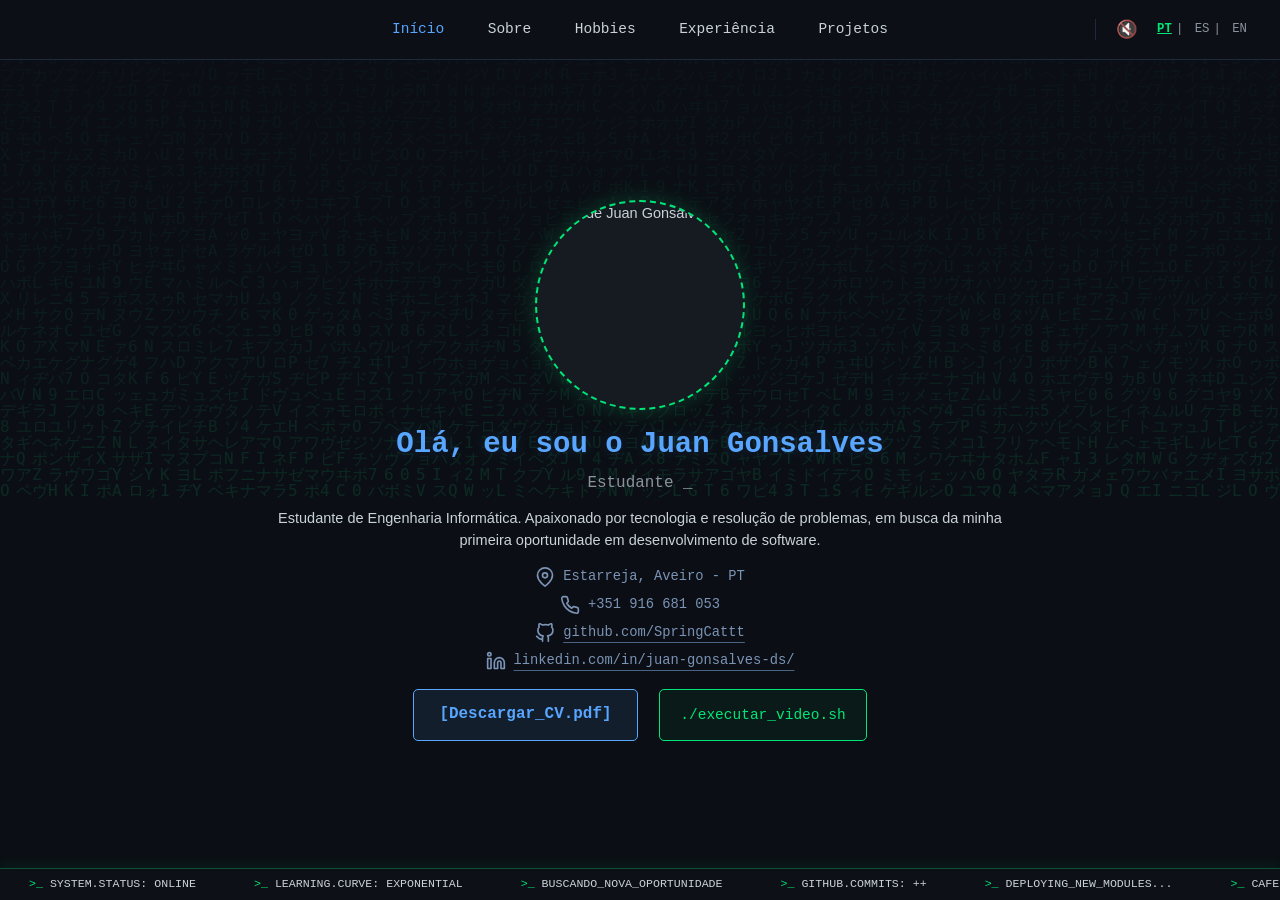
==== index.html @ ca6405f5 "please work" ====
<!DOCTYPE html>
<html lang="pt">
<head>
    <meta charset="UTF-8">
    <meta name="viewport" content="width=device-width, initial-scale=1.0">
    <title>Juan Gonsalves | Software Engineer</title>
    <link rel="icon" type="image/x-icon" href="imagens/tu_foto.ico">
    <link rel="stylesheet" href="style.css">
</head>

<body>
    <div id="scroll-progress"></div>

    <canvas id="matrix-canvas"></canvas>

    <nav>
    <div class="nav-container">
        <ul class="nav-links">
            <li><a href="#inicio" class="nav-btn active" data-pt="Início" data-es="Inicio" data-en="Home">Início</a></li>
            <li><a href="#sobre" class="nav-btn" data-pt="Sobre" data-es="Sobre mí" data-en="About">Sobre</a></li>
            <li><a href="#hobbies" class="nav-btn" data-pt="Hobbies" data-es="Hobbies" data-en="Hobbies">Hobbies</a></li>
            <li><a href="#experiencia" class="nav-btn" data-pt="Experiência" data-es="Experiencia" data-en="Experience">Experiência</a></li>
            <li><a href="#projetos" class="nav-btn" data-pt="Projetos" data-es="Proyectos" data-en="Projects">Projetos</a></li>
        </ul>
        
        <div class="nav-controls">
                <button id="soundToggle" class="control-btn" title="Activar/Desactivar sonido">🔇</button>
                <div class="lang-selector">
                <span class="lang-btn active" data-lang="pt">PT</span>|
                <span class="lang-btn" data-lang="es">ES</span>|
                <span class="lang-btn" data-lang="en">EN</span>
            </div>
        </div>
    </div>
</nav>

    <section id="inicio" class="page-section active">
        <div class="profile-img-placeholder glow-effect" id="profileImg" onclick="openBioModal()">
            <img src="imagens/unnamed.JPG" alt="Foto de Juan Gonsalves">
        </div>
        
        <h1 data-pt="Olá, eu sou o Juan Gonsalves" data-es="Hola, soy Juan Gonsalves" data-en="Hello, I'm Juan Gonsalves">Olá, eu sou o Juan Gonsalves</h1>

        <div class="typewriter"><span id="type-text"></span><span class="cursor">_</span></div>
        <p style="max-width: 750px; text-align: center; margin: 0 auto; color: var(--text-primary);" data-pt="Estudante de Engenharia Informática. Apaixonado por tecnologia e resolução de problemas, em busca da minha primeira oportunidade em desenvolvimento de software." data-es="Estudiante de Ingeniería Informática. Apasionado por la tecnología y la resolución de problemas, en busca de mi primera oportunidad en desarrollo de software." data-en="Computer Engineering student. Passionate about technology and problem solving, seeking my first opportunity in software development.">
            Estudante de Engenharia Informática. Apaixonado por tecnologia e resolução de problemas, em busca da minha primeira oportunidade em desenvolvimento de software.
        </p>

        <div class="contact-container">
            <span class="contact-item">
                <svg width="20" height="20" viewBox="0 0 24 24" fill="none" stroke="currentColor" stroke-width="2" stroke-linecap="round" stroke-linejoin="round"><path d="M21 10c0 7-9 13-9 13s-9-6-9-13a9 9 0 0 1 18 0z"></path><circle cx="12" cy="10" r="3"></circle></svg>
                <span data-pt="Estarreja, Aveiro - PT" data-es="Estarreja, Aveiro - PT" data-en="Estarreja, Aveiro - PT">Estarreja, Aveiro - PT</span>
            </span>
            <span class="contact-item">
                <svg width="20" height="20" viewBox="0 0 24 24" fill="none" stroke="currentColor" stroke-width="2" stroke-linecap="round" stroke-linejoin="round"><path d="M22 16.92v3a2 2 0 0 1-2.18 2 19.79 19.79 0 0 1-8.63-3.07 19.5 19.5 0 0 1-6-6 19.79 19.79 0 0 1-3.07-8.67A2 2 0 0 1 4.11 2h3a2 2 0 0 1 2 1.72 12.84 12.84 0 0 0 .7 2.81 2 2 0 0 1-.45 2.11L8.09 9.91a16 16 0 0 0 6 6l1.27-1.27a2 2 0 0 1 2.11-.45 12.84 12.84 0 0 0 2.81.7A2 2 0 0 1 22 16.92z"></path></svg>
                +351 916 681 053
            </span>
            <a href="https://github.com/SpringCattt" target="_blank" class="contact-item link">
                <svg width="20" height="20" viewBox="0 0 24 24" fill="none" stroke="currentColor" stroke-width="2" stroke-linecap="round" stroke-linejoin="round"><path d="M9 19c-5 1.5-5-2.5-7-3m14 6v-3.87a3.37 3.37 0 0 0-.94-2.61c3.14-.35 6.44-1.54 6.44-7A5.44 5.44 0 0 0 20 4.77 5.07 5.07 0 0 0 19.91 1S18.73.65 16 2.48a13.38 13.38 0 0 0-7 0C6.27.65 5.09 1 5.09 1A5.07 5.07 0 0 0 5 4.77a5.44 5.44 0 0 0-1.5 3.78c0 5.42 3.3 6.61 6.44 7A3.37 3.37 0 0 0 9 18.13V22"></path></svg>
                github.com/SpringCattt
            </a>
            <a href="https://linkedin.com/in/juan-gonsalves-ds/" target="_blank" class="contact-item link">
                <svg width="20" height="20" viewBox="0 0 24 24" fill="none" stroke="currentColor" stroke-width="2" stroke-linecap="round" stroke-linejoin="round"><path d="M16 8a6 6 0 0 1 6 6v7h-4v-7a2 2 0 0 0-2-2 2 2 0 0 0-2 2v7h-4v-7a6 6 0 0 1 6-6z"></path><rect x="2" y="9" width="4" height="12"></rect><circle cx="4" cy="4" r="2"></circle></svg>
                linkedin.com/in/juan-gonsalves-ds/
            </a>
        </div>

        <div style="display: flex; gap: 1.5rem; justify-content: center; margin-bottom: 2rem; flex-wrap: wrap;">
            <a href="cv.pdf" download="CV_Juan_Gonsalves.pdf" class="btn-terminal cv-btn" id="downloadCVBtn" data-pt="[Descarregar_CV.pdf]" data-es="[Descargar_CV.pdf]" data-en="[Download_CV.pdf]">
                [Descargar_CV.pdf]
            </a>
            <button class="btn-terminal" id="openVideoBtn" style="margin-top: 0;" data-pt="./executar_video.sh" data-es="./ejecutar_video.sh" data-en="./run_video.sh">./executar_video.sh</button>
        </div>
    </section>

    <section id="sobre" class="page-section">
        <h2 class="section-title">
            <svg width="28" height="28" viewBox="0 0 24 24" fill="none" stroke="var(--accent-green)" stroke-width="2" stroke-linecap="round" stroke-linejoin="round" style="margin-right: 12px;"><path d="M20 21v-2a4 4 0 0 0-4-4H8a4 4 0 0 0-4 4v2"></path><circle cx="12" cy="7" r="4"></circle></svg>
            <span><span style="color: var(--text-primary);">~/</span>who_am_i</span>
        </h2>
        
        <p class="who-am-i-text" data-pt="Sou um estudante de Engenharia Informática com background em serviço ao cliente e gestão de eventos. Habituado a ambientes dinâmicos e de alta pressão, trago essa mesma capacidade de adaptação e resolução rápida de problemas para o mundo do código. À procura da minha primeira oportunidade em desenvolvimento de software." data-es="Soy estudiante de Ingeniería Informática con experiencia en servicio al cliente y gestión de eventos. Acostumbrado a entornos dinámicos y de alta presión, aporto esa misma capacidad de adaptación y resolución rápida de problemas al mundo del código. Buscando mi primera oportunidad en desarrollo de software." data-en="I am a Computer Engineering student with a background in customer service and event management. Accustomed to dynamic, high-pressure environments, I bring that same adaptability and rapid problem-solving to the world of code. Seeking my first software development opportunity.">
            Sou um estudante de Engenharia Informática com background em serviço ao cliente e gestão de eventos. Habituado a ambientes dinâmicos e de alta pressão, trago essa mesma capacidade de adaptação e resolução rápida de problemas para o mundo do código. À procura da minha primeira oportunidade em desenvolvimento de software.
        </p>

        <div class="sobre-grid">
            <div class="terminal-card fade-up">
                <h3 style="display: flex; align-items: center; margin-bottom: 1rem; border-bottom: 1px solid var(--border-color); padding-bottom: 0.5rem; color: #fff;">
                    <span style="color: var(--accent-green); margin-right: 8px;">~/</span><span data-pt="dados_pessoais" data-es="datos_personales" data-en="personal_info">dados_pessoais</span>
                </h3>
                <div class="tech-list">
                    <span class="tech-item" style="color: var(--text-primary);"><strong style="color: var(--accent-green);" data-pt="[Idade]:" data-es="[Edad]:" data-en="[Age]:">[Idade]:</strong> <span data-pt="20 anos (14/02/2006)" data-es="20 años (14/02/2006)" data-en="20 years (02/14/2006)">20 anos (14/02/2006)</span></span>
                    <span class="tech-item" style="color: var(--text-primary);"><strong style="color: var(--accent-green);" data-pt="[Nacionalidade]:" data-es="[Nacionalidad]:" data-en="[Nationality]:">[Nacionalidade]:</strong> <span data-pt="Portuguesa / Venezuelana / Americana" data-es="Portuguesa / Venezolana / Americana" data-en="Portuguese / Venezuelan / American">Portuguesa / Venezuelana / Americana</span></span>
                    <span class="tech-item" style="color: var(--text-primary);"><strong style="color: var(--accent-green);" data-pt="[Residência]:" data-es="[Residencia]:" data-en="[Location]:">[Residência]:</strong> <span data-pt="Estarreja, Aveiro" data-es="Estarreja, Aveiro" data-en="Estarreja, Aveiro">Estarreja, Aveiro</span></span>
                    <span class="tech-item" style="color: var(--text-primary);"><strong style="color: var(--accent-green);" data-pt="[Disponibilidade]:" data-es="[Disponibilidad]:" data-en="[Availability]:">[Disponibilidade]:</strong> <span data-pt="A partir de Julho (Part-time)" data-es="A partir de Julio (Part-time)" data-en="From July (Part-time)">A partir de Julho (Part-time)</span></span>
                    <span class="tech-item" style="color: var(--text-primary);"><strong style="color: var(--accent-green);" data-pt="[Modalidade]:" data-es="[Modalidad]:" data-en="[Modality]:">[Modalidade]:</strong> <span data-pt="Presencial / Híbrido" data-es="Presencial / Híbrido" data-en="On-site / Hybrid">Presencial / Híbrido</span></span>
                    <span class="tech-item" style="color: var(--text-primary);"><strong style="color: var(--accent-green);" data-pt="[Carta_de_Condução]:" data-es="[Licencia_Conducir]:" data-en="[Driver_License]:">[Carta_de_Condução]:</strong> <span data-pt="Categorias A2 e B" data-es="Categorías A2 y B" data-en="Categories A2 and B">Categorias A2 e B</span></span>
                </div>
            </div>

            <div class="terminal-card fade-up">
                <h3 style="display: flex; align-items: center; margin-bottom: 1rem; border-bottom: 1px solid var(--border-color); padding-bottom: 0.5rem; color: #fff;">
                    <span style="color: var(--accent-green); margin-right: 8px;">~/</span><span data-pt="educação" data-es="educación" data-en="education">educação</span>
                </h3>
                <div class="card-info">
                    <h4>ESTGA - Universidade de Aveiro</h4>
                    <a href="https://www.ua.pt/pt/curso/1732" target="_blank" class="text-blue hover-glow" style="display: block; text-decoration: none;" data-pt="Licenciatura em Engenharia Informática Aplicada" data-es="Grado en Ingeniería Informática Aplicada" data-en="Bachelor in Applied Computer Engineering">Licenciatura em Engenharia Informática Aplicada</a>
                    <p class="text-green" data-pt="2024 - Presente" data-es="2024 - Presente" data-en="2024 - Present">2024 - Presente</p>       
                    <p style="color: var(--text-secondary); font-size: 0.85rem; margin-top: 12px; padding-bottom: 1.5rem; border-bottom: 1px dashed var(--border-color); line-height: 1.5;" data-pt="Foco em programação, bases de dados, arquiteturas de software e usabilidade." data-es="Enfoque en programación, bases de datos, arquitecturas de software y usabilidad." data-en="Focus on programming, databases, software architectures, and usability.">
                        Foco em programação, bases de dados, arquiteturas de software e usabilidade.
                    </p>

                    <h4 style="margin-top: 1.5rem;">Escola Secundária de Estarreja</h4>
                    <p class="text-blue" style="margin-top: 5px; font-size: 0.85rem;" data-pt="Ciências Socioeconómicas" data-es="Ciencias Socioeconómicas" data-en="Socio-economic Sciences">Ciências Socioeconómicas</p>
                    <p class="text-green" data-pt="2021 - 2024" data-es="2021 - 2024" data-en="2021 - 2024">2021 - 2024</p>
                    <p style="color: var(--text-secondary); font-family: var(--font-code); font-size: 0.85rem; margin-top: 5px;" data-pt="Média: 17,1" data-es="Media: 17,1" data-en="GPA: 17.1">Média: 17,1</p>
                </div>
            </div>

            <div class="terminal-card fade-up">
                <h3 style="display: flex; align-items: center; margin-bottom: 1rem; border-bottom: 1px solid var(--border-color); padding-bottom: 0.5rem; color: #fff;">
                    <span style="color: var(--accent-green); margin-right: 8px;">~/</span><span data-pt="competências_técnicas" data-es="habilidades_técnicas" data-en="technical_skills">competências_técnicas</span>
                </h3>
                <div class="tech-list">
                    <span class="tech-item" data-pt="Sistemas Operativos (Linux/Windows)" data-es="Sistemas Operativos (Linux/Windows)" data-en="Operating Systems (Linux/Windows)">Sistemas Operativos (Linux/Windows)</span>
                    <span class="tech-item" data-pt="Algoritmos e Estruturas de Dados" data-es="Algoritmos y Estructuras de Datos" data-en="Algorithms and Data Structures">Algoritmos e Estruturas de Dados</span>
                    <span class="tech-item" data-pt="Programação Orientada a Objetos" data-es="Programación Orientada a Objetos" data-en="Object-Oriented Programming">Programação Orientada a Objetos</span>
                    <span class="tech-item" data-pt="Desenvolvimento Web e APIs" data-es="Desarrollo Web y APIs" data-en="Web Development & APIs">Desenvolvimento Web e APIs</span>
                    <span class="tech-item" data-pt="Bases de Dados (SQL/NoSQL)" data-es="Bases de Datos (SQL/NoSQL)" data-en="Databases (SQL/NoSQL)">Bases de Dados (SQL/NoSQL)</span>
                </div>
            </div>

            <div class="terminal-card fade-up">
                <h3 style="display: flex; align-items: center; margin-bottom: 1rem; border-bottom: 1px solid var(--border-color); padding-bottom: 0.5rem; color: #fff;">
                    <span style="color: var(--accent-green); margin-right: 8px;">~/</span>soft_skills
                </h3>
                <div class="tech-list">
                    <span class="tech-item" data-pt="Resolução de Problemas (Debugging eficiente)" data-es="Resolución de Problemas (Debugging eficiente)" data-en="Problem Solving (Efficient Debugging)">Resolução de Problemas (Debugging eficiente)</span>
                    <span class="tech-item" data-pt="Trabalho em Equipa (Metodologias Ágeis)" data-es="Trabajo en Equipo (Metodologías Ágiles)" data-en="Teamwork (Agile Methodologies)">Trabalho em Equipa (Metodologias Ágeis)</span>
                    <span class="tech-item" data-pt="Adaptabilidade sob Pressão (Incidentes em Prod)" data-es="Adaptabilidad bajo Presión (Incidentes en Prod)" data-en="Adaptability under Pressure (Prod Incidents)">Adaptabilidade sob Pressão (Incidentes em Prod)</span>
                    <span class="tech-item" data-pt="Comunicação Eficaz (Code Reviews)" data-es="Comunicación Eficaz (Code Reviews)" data-en="Effective Communication (Code Reviews)">Comunicação Eficaz (Code Reviews)</span>
                    <span class="tech-item" data-pt="Proatividade (Continuous Learning)" data-es="Proactividad (Continuous Learning)" data-en="Proactivity (Continuous Learning)">Proatividade (Continuous Learning)</span>
                </div>
            </div>

            <div class="terminal-card fade-up">
                <h3 style="display: flex; align-items: center; margin-bottom: 1rem; border-bottom: 1px solid var(--border-color); padding-bottom: 0.5rem; color: #fff;">
                    <span style="color: var(--accent-green); margin-right: 8px;">~/</span><span data-pt="idiomas" data-es="idiomas" data-en="languages">idiomas</span>
                </h3>
                <div class="language-bar">
                    <div class="lang-header"><span data-pt="Espanhol" data-es="Español" data-en="Spanish">Espanhol</span> <span style="font-size: 0.75rem; color: var(--text-secondary);" data-pt="Nativo - C2" data-es="Nativo - C2" data-en="Native - C2">Nativo - C2</span></div>
                    <div class="bar-bg"><div class="bar-fill" style="width: 100%;"></div></div>
                </div>
                <div class="language-bar">
                    <div class="lang-header"><span data-pt="Português" data-es="Portugués" data-en="Portuguese">Português</span> <span style="font-size: 0.75rem; color: var(--text-secondary);">C2</span></div>
                    <div class="bar-bg"><div class="bar-fill" style="width: 100%;"></div></div>
                </div>
                <div class="language-bar">
                    <div class="lang-header"><span data-pt="Inglês" data-es="Inglés" data-en="English">Inglês</span> <span style="font-size: 0.75rem; color: var(--text-secondary);" data-pt="Avançado - C1" data-es="Avanzado - C1" data-en="Advanced - C1">Avançado - C1</span></div>
                    <div class="bar-bg"><div class="bar-fill" style="width: 80%;"></div></div>
                    <p class="sidebar-subtext" style="font-size: 0.65rem; color: var(--text-secondary); margin-top: 4px; text-align: right;" data-pt="Nível CEFR estudado na Lancaster King's School" data-es="Nivel CEFR estudiado en Lancaster King's School" data-en="CEFR level studied at Lancaster King's School">Nível CEFR estudado na Lancaster King's School</p>
                </div>
            </div>

            <div class="terminal-card fade-up">
                <h3 style="display: flex; align-items: center; margin-bottom: 1.2rem; border-bottom: 1px solid var(--border-color); padding-bottom: 0.5rem; color: #fff;">
                    <span style="color: var(--accent-green); margin-right: 8px;">~/</span><span data-pt="tecnologias" data-es="tecnologías" data-en="technologies">tecnologias</span>
                </h3>
                <div style="margin-bottom: 1.2rem;">
                    <p style="color: var(--accent-green); font-family: var(--font-code); font-size: 0.9rem; margin-bottom: 4px;" data-pt="[Linguagens]" data-es="[Lenguajes]" data-en="[Languages]">[Linguagens]</p>
                    <p style="color: var(--text-primary); font-family: var(--font-code); font-size: 0.95rem; font-weight: bold;"><span style="color: var(--accent-green);">>_</span> Python, Java, C/C++, JS, Bash</p>
                </div>
                <div style="margin-bottom: 1.2rem;">
                    <p style="color: var(--accent-green); font-family: var(--font-code); font-size: 0.9rem; margin-bottom: 4px;">[Web & DB]</p>
                    <p style="color: var(--text-primary); font-family: var(--font-code); font-size: 0.95rem; font-weight: bold;"><span style="color: var(--accent-green);">>_</span> HTML, CSS, SQL, MongoDB</p>
                </div>
                <div>
                    <p style="color: var(--accent-green); font-family: var(--font-code); font-size: 0.9rem; margin-bottom: 4px;">[Frameworks & Tools]</p>
                    <p style="color: var(--text-primary); font-family: var(--font-code); font-size: 0.95rem; font-weight: bold;"><span style="color: var(--accent-green);">>_</span> Linux Ubuntu, Git, Spring Boot, JUnit</p>
                </div>
            </div>
        </div>

        <div class="roadmap-container fade-up">
            <h3 style="display: flex; align-items: center; color: #fff; font-size: 1.3rem;">
                <span style="color: var(--accent-green); margin-right: 8px;">~/</span><span data-pt="roadmap_académico" data-es="roadmap_académico" data-en="academic_roadmap">roadmap_académico</span>
            </h3>
            <div class="roadmap-track">
                <div class="roadmap-progress"></div>
                <div class="roadmap-node completed"><div class="node-point"></div><p data-pt="Secundário" data-es="Secundaria" data-en="High School">Secundário</p></div>
                <div class="roadmap-node active"><div class="node-point glow"></div><p data-pt="Licenciatura (2º Ano)" data-es="Grado (2º Año)" data-en="Bachelor (2nd Year)">Licenciatura (2º Ano)</p></div>
                <div class="roadmap-node locked"><div class="node-point"></div><p data-pt="Mestrado" data-es="Máster" data-en="Master's">Mestrado</p></div>
            </div>
        </div>
    </section>

    <section id="hobbies" class="page-section">
        <h2 class="section-title">
            <svg width="28" height="28" viewBox="0 0 24 24" fill="none" stroke="var(--accent-green)" stroke-width="2" stroke-linecap="round" stroke-linejoin="round" style="margin-right: 12px;"><polygon points="12 2 15.09 8.26 22 9.27 17 14.14 18.18 21.02 12 17.77 5.82 21.02 7 14.14 2 9.27 8.91 8.26 12 2"></polygon></svg>
            <span><span style="color: var(--text-primary);">~/</span><span data-pt="interesses_e_hobbies" data-es="intereses_y_hobbies" data-en="interests_and_hobbies">interesses_e_hobbies</span></span>
        </h2>

        <div class="hobbies-list">
            <div class="hobby-row hobby-gaming fade-up">
                <div class="hobby-header"><h3><span class="hobby-emoji">🎮</span> [gaming]</h3></div>
                <p class="hobby-text" data-pt="Sempre gostei de videojogos. É o meu formato preferido para descontrair no fim do dia e divertir-me com amigos em jogos competitivos e cooperativos." data-es="Siempre me han gustado los videojuegos. Es mi formato favorito para relajarme al final del día y divertirme con amigos en juegos competitivos y cooperativos." data-en="I've always loved video games. It's my favorite way to unwind at the end of the day and have fun with friends in competitive and cooperative games.">Sempre gostei de videojogos. É o meu formato preferido para descontrair no fim do dia e divertir-me com amigos em jogos competitivos e cooperativos.</p>
                <div class="hobby-images">
                    <img src="imagens/gaming_5.JPG" alt="Gaming"> <img src="imagens/gaming_1.JPG" alt="Gaming"> <img src="imagens/gaming_3.JPG" alt="Gaming">
                </div>
            </div>

            <div class="hobby-row hobby-gym fade-up">
                <div class="hobby-header"><h3><span class="hobby-emoji">🏋️‍♂️</span> [gym]</h3></div>
                <p class="hobby-text" data-pt="O ginásio faz parte da minha rotina. É o espaço onde desligo um pouco dos ecrãs, cuido da saúde física e mantenho o corpo ativo." data-es="El gimnasio es parte de mi rutina. Es el espacio donde me desconecto de las pantallas, cuido mi salud física y mantengo mi cuerpo activo." data-en="The gym is part of my routine. It's the space where I disconnect from screens, take care of my physical health, and keep my body active.">O ginásio faz parte da minha rotina. É o espaço onde desligo um pouco dos ecrãs, cuido da saúde física e mantenho o corpo ativo.</p>
                <div class="hobby-images">
                    <img src="imagens/gym_1.PNG" alt="Gym"> <img src="imagens/gym_2.PNG" alt="Gym"> <img src="imagens/gym_3.PNG" alt="Gym">
                </div>
            </div>

            <div class="hobby-row hobby-anime fade-up">
                <div class="hobby-header"><h3><span class="hobby-emoji">🎌</span> [anime] & [manga]</h3></div>
                <p class="hobby-text" data-pt="Gosto bastante de acompanhar anime e ler manga. Aprecio a arte visual japonesa e é uma ótima forma de entretenimento para relaxar." data-es="Me gusta mucho seguir anime y leer manga. Aprecio el arte visual japonés y es una gran forma de entretenimiento para relajarme." data-en="I really enjoy watching anime and reading manga. I appreciate Japanese visual art, and it's a great form of entertainment to relax.">Gosto bastante de acompanhar anime e ler manga. Aprecio a arte visual japonesa e é uma ótima forma de entretenimento para relaxar.</p>
                <div class="hobby-images">
                    <img src="imagens/anime_4.JPEG" alt="Anime"> <img src="imagens/anime_6.JPEG" alt="Anime"> <img src="imagens/anime_5.JPEG" alt="Anime">
                </div>
            </div>

            <div class="hobby-row hobby-tech fade-up">
                <div class="hobby-header"><h3><span class="hobby-emoji">💻</span> [<span data-pt="tecnologia" data-es="tecnología" data-en="technology">tecnologia</span>]</h3></div>
                <p class="hobby-text" data-pt="Tenho um interesse genuíno por computadores e software. Gosto de explorar ferramentas novas e perceber como as coisas são montadas por trás dos bastidores." data-es="Tengo un interés genuino por los ordenadores y el software. Me gusta explorar herramientas nuevas y entender cómo se montan las cosas entre bastidores." data-en="I have a genuine interest in computers and software. I like exploring new tools and understanding how things are built behind the scenes.">Tenho um interesse genuíno por computadores e software. Gosto de explorar ferramentas novas e perceber como as coisas são montadas por trás dos bastidores.</p>
                <div class="hobby-images">
                    <img src="imagens/tecno_1.JPEG" alt="Tech"> <img src="imagens/tecno_2.JPG" alt="Tech"> <img src="imagens/tecno_4.JPG" alt="Tech">
                </div>
            </div>

            <div class="hobby-row hobby-r6 fade-up">
                <div class="hobby-header"><h3><span class="hobby-emoji">🏍️</span> [sportbikes] -> Yamaha R6 2000</h3></div>
                <p class="hobby-text" data-pt="Sempre tive um grande fascínio por motas. Gosto imenso da sensação de liberdade e de conduzir. A minha companheira atual é uma Yamaha R6 do 2000, com a qual também aprendo bastante sobre mecânica." data-es="Siempre he tenido una gran fascinación por las motos. Me encanta la sensación de libertad y de conducir. Mi compañera actual es una Yamaha R6 del 2000, con la cual también aprendo bastante sobre mecánica." data-en="I've always been fascinated by motorcycles. I love the feeling of freedom and riding. My current companion is a 2000 Yamaha R6, which also helps me learn a lot about mechanics.">Sempre tive um grande fascínio por motas. Gosto imenso da sensação de liberdade e de conduzir. A minha companheira atual é uma Yamaha R6 do 2000, com a qual também aprendo bastante sobre mecânica.</p>
                <div class="hobby-images r6-gallery">
                    <img src="imagens/r6_1.JPG" alt="Yamaha R6"> <img src="imagens/r6_2.JPG" alt="Yamaha R6"> <img src="imagens/r6_4.JPG" alt="Yamaha R6">
                </div>
            </div>

            <div class="hobby-row hobby-sasha fade-up">
                <div class="hobby-header"><h3><span class="hobby-emoji">🐈‍⬛</span> Meet Sasha 🐾</h3></div>
                <p class="hobby-text" data-pt="Esta é a Sasha, a minha gata e a verdadeira dona da casa. Passa a maior parte do tempo a dormir por perto enquanto estou no computador." data-es="Esta es Sasha, mi gata y la verdadera dueña de la casa. Pasa la mayor parte del tiempo durmiendo cerca mientras estoy en el ordenador." data-en="This is Sasha, my cat and the real boss of the house. She spends most of her time sleeping nearby while I'm on the computer.">Esta é a Sasha, a minha gata e a verdadeira dona da casa. Passa a maior parte do tempo a dormir por perto enquanto estou no computador.</p>
                <div class="hobby-images cat-gallery">
                    <img src="imagens/sasha_1.JPG" alt="Sasha"> <img src="imagens/sasha_4.JPEG" alt="Sasha"> <img src="imagens/sasha_5.JPG" alt="Sasha">
                </div>
            </div>

            <div class="hobby-row hobby-felix fade-up">
                <div class="hobby-header"><h3><span class="hobby-emoji">🐈</span> Meet Félix 🐾</h3></div>
                <p class="hobby-text" data-pt="E este é o Félix, o meu outro gato! Amarelo, branco, super peludo e com uns olhos verdes inconfundíveis. É o mestre em espalhar pelo pela casa toda." data-es="¡Y este es Félix, mi otro gato! Amarillo, blanco, súper peludo y con unos ojos verdes inconfundibles. Es el maestro en esparcir pelo por toda la casa." data-en="And this is Félix, my other cat! Yellow, white, super fluffy, and with unmistakable green eyes. He is the master of spreading hair all over the house.">E este é o Félix, o meu outro gato! Amarelo, branco, super peludo e com uns olhos verdes inconfundíveis. É o mestre em espalhar pelo pela casa toda.</p>
                <div class="hobby-images cat-gallery">
                    <img src="imagens/felix_1.JPG" alt="Gato Félix"> <img src="imagens/felix_2.JPG" alt="Gato Félix"> <img src="imagens/felix_3.JPG" alt="Gato Félix">
                </div>
            </div>
        </div>
    </section>
    
    <section id="experiencia" class="page-section">
        <div class="timeline-centered">
            <h2 class="section-title">
                <svg width="28" height="28" viewBox="0 0 24 24" fill="none" stroke="var(--accent-green)" stroke-width="2" stroke-linecap="round" stroke-linejoin="round" style="margin-right: 12px;"><rect x="2" y="7" width="20" height="14" rx="2" ry="2"></rect><path d="M16 21V5a2 2 0 0 0-2-2h-4a2 2 0 0 0-2 2v16"></path></svg>
                <span><span style="color: var(--text-primary);">~/</span><span data-pt="experiência" data-es="experiencia" data-en="experience">experiência</span></span>
            </h2>
            
            <div class="timeline">
                <div class="timeline-item">
                    <div class="timeline-card fade-up">
                        <div class="card-date" style="display: flex; flex-direction: column; align-items: flex-end;">
                            <span data-pt="JUL 2025 - FEV 2026" data-es="JUL 2025 - FEB 2026" data-en="JUL 2025 - FEB 2026">JUL 2025 - FEV 2026</span>
                            <span style="color: var(--accent-green); font-size: 0.75rem; margin-top: 4px; font-weight: bold;" data-pt="[Tempo Parcial]" data-es="[Medio Tiempo]" data-en="[Part Time]">[Tempo Parcial]</span>
                        </div>
                        <h3 style="margin-bottom: 5px;" data-pt="Colaborador de Restaurante" data-es="Colaborador de Restaurante" data-en="Restaurant Staff">Colaborador de Restaurante</h3>
                        <p class="company"><svg width="18" height="18" viewBox="0 0 24 24" fill="none" stroke="currentColor" stroke-width="2" stroke-linecap="round" stroke-linejoin="round"><path d="M21 10c0 7-9 13-9 13s-9-6-9-13a9 9 0 0 1 18 0z"></path><circle cx="12" cy="10" r="3"></circle></svg>Restaurante Gran Sabana</p>
                        
                        <ul>
                            <li data-pt="Gestão de armazém, limpeza e atendimento direto ao cliente." data-es="Gestión de almacén, limpieza y atención directa al cliente." data-en="Warehouse management, cleaning, and direct customer service.">Gestão de armazém, limpeza e atendimento direto ao cliente.</li>
                            <li><span data-pt="Desenvolvimento de forte adaptabilidade em situações de elevada pressão" data-es="Desarrollo de fuerte adaptabilidad en situaciones de alta presión" data-en="Developed strong adaptability in high-pressure situations">Desenvolvimento de forte adaptabilidade em situações de elevada pressão</span> <strong data-pt="(Capacidade para manter a calma na resolução de bugs críticos em produção)." data-es="(Capacidad para mantener la calma resolviendo bugs críticos en producción)." data-en="(Ability to stay calm when resolving critical bugs in production).">(Capacidade para manter a calma na resolução de bugs críticos em produção).</strong></li>
                            <li data-pt="Interação empática e atenta, garantindo a satisfação do cliente." data-es="Interacción empática y atenta, garantizando la satisfacción del cliente." data-en="Empathetic and attentive interaction, ensuring customer satisfaction.">Interação empática e atenta, garantindo a satisfação do cliente.</li>
                        </ul>
                        <div class="tech-tags">
                            <span class="tag tag-blue" data-pt="atendimento_ao_cliente" data-es="atención_al_cliente" data-en="customer_service">atendimento_ao_cliente</span>
                            <span class="tag tag-orange" data-pt="trabalho_sob_pressão" data-es="trabajo_bajo_presión" data-en="work_under_pressure">trabalho_sob_pressão</span>
                            <span class="tag tag-green" data-pt="gestão_do_tempo" data-es="gestión_del_tiempo" data-en="time_management">gestão_do_tempo</span>
                        </div>
                    </div>
                </div>

                <div class="timeline-item">
                    <div class="timeline-card fade-up" style="animation-delay: 0.2s;">
                        <div class="card-date" style="display: flex; flex-direction: column; align-items: flex-end;">
                            <span data-pt="09 ABR 2025 - 16 ABR 2025" data-es="09 ABR 2025 - 16 ABR 2025" data-en="APR 09 2025 - APR 16 2025">09 ABR 2025 - 16 ABR 2025</span>
                            <span style="color: var(--accent-green); font-size: 0.75rem; margin-top: 4px; font-weight: bold;" data-pt="[Tempo Inteiro]" data-es="[Tiempo Completo]" data-en="[Full Time]">[Tempo Inteiro]</span>
                        </div>
                        <h3 style="margin-bottom: 5px;" data-pt="Guia de Rebel Island" data-es="Guía de Rebel Island" data-en="Rebel Island Guide">Guia de Rebel Island</h3>
                        <p class="company"><svg width="18" height="18" viewBox="0 0 24 24" fill="none" stroke="currentColor" stroke-width="2" stroke-linecap="round" stroke-linejoin="round"><path d="M21 10c0 7-9 13-9 13s-9-6-9-13a9 9 0 0 1 18 0z"></path><circle cx="12" cy="10" r="3"></circle></svg>Rebel Island 2025</p>
                                
                        <ul>
                            <li data-pt="Liderança de grupos de estudantes em viagens e estadias." data-es="Liderazgo de grupos de estudiantes en viajes y estancias." data-en="Leadership of student groups during trips and stays.">Liderança de grupos de estudantes em viagens e estadias.</li>
                            <li><span data-pt="Comunicação proativa e trabalho em equipa constante" data-es="Comunicación proactiva y trabajo en equipo constante" data-en="Proactive communication and constant teamwork">Comunicação proativa e trabalho em equipa constante</span> <strong data-pt="(Habilidades fundamentais para metodologias ágeis e Pair Programming)." data-es="(Habilidades fundamentales para metodologías ágiles y Pair Programming)." data-en="(Fundamental skills for agile methodologies and Pair Programming).">(Habilidades fundamentais para metodologias ágeis e Pair Programming).</strong></li>
                        </ul>
                        <div class="tech-tags">
                            <span class="tag tag-blue" data-pt="liderança_de_grupos" data-es="liderazgo_de_grupos" data-en="group_leadership">liderança_de_grupos</span>
                            <span class="tag tag-green" data-pt="trabalho_em_equipa" data-es="trabajo_en_equipo" data-en="teamwork">trabalho_em_equipa</span>
                            <span class="tag tag-orange" data-pt="proatividade" data-es="proactividad" data-en="proactivity">proatividade</span>
                        </div>
                    </div>
                </div>

                <div class="timeline-item">
                    <div class="timeline-card fade-up" style="animation-delay: 0.4s;">
                        <div class="card-date" style="display: flex; flex-direction: column; align-items: flex-end;">
                            <span data-pt="SET 2023 - MAI 2025" data-es="SEP 2023 - MAY 2025" data-en="SEP 2023 - MAY 2025">SET 2023 - MAI 2025</span>
                            <span style="color: var(--accent-green); font-size: 0.75rem; margin-top: 4px; font-weight: bold;" data-pt="[Atividades Isoladas]" data-es="[Actividades Aisladas]" data-en="[Isolated Activities]">[Atividades Isoladas]</span>
                        </div>
                        <h3 style="margin-bottom: 5px;" data-pt="Guia de Eventos" data-es="Guía de Eventos" data-en="Event Guide">Guia de Eventos</h3>
                        <p class="company"><svg width="18" height="18" viewBox="0 0 24 24" fill="none" stroke="currentColor" stroke-width="2" stroke-linecap="round" stroke-linejoin="round"><path d="M21 10c0 7-9 13-9 13s-9-6-9-13a9 9 0 0 1 18 0z"></path><circle cx="12" cy="10" r="3"></circle></svg><span data-pt="Vários organizadores" data-es="Varios organizadores" data-en="Various organizers">Vários organizadores</span></p>
                        
                        <ul>
                            <li data-pt="Logística e coordenação operacional em grandes eventos." data-es="Logística y coordinación operacional en grandes eventos." data-en="Logistics and operational coordination in large events.">Logística e coordenação operacional em grandes eventos.</li>
                            <li><span data-pt="Gestão centralizada de horários e resolução de conflitos" data-es="Gestión centralizada de horarios y resolución de conflictos" data-en="Centralized schedule management and conflict resolution">Gestão centralizada de horários e resolução de conflitos</span> <strong data-pt="(Experiência útil para resolver conflitos de código e coordenar integrações entre equipas)." data-es="(Experiencia útil para resolver conflictos de código y coordinar integraciones entre equipos)." data-en="(Useful experience for resolving code conflicts and coordinating team integrations).">(Experiência útil para resolver conflitos de código e coordenar integrações entre equipas).</strong></li>
                        </ul>
                        <div class="tech-tags">
                            <span class="tag tag-orange" data-pt="gestão_de_conflitos" data-es="gestión_de_conflictos" data-en="conflict_management">gestão_de_conflitos</span>
                            <span class="tag tag-blue" data-pt="logística" data-es="logística" data-en="logistics">logística</span>
                            <span class="tag tag-green" data-pt="coordenação_entre_equipas" data-es="coordinación_entre_equipos" data-en="cross-team_coordination">coordenação_entre_equipas</span>
                        </div>
                    </div>
                </div>
            </div>
        </div>
    </section>

    <section id="projetos" class="page-section">
        <h2 class="section-title">
            <svg width="32" height="32" viewBox="0 0 24 24" fill="none" stroke="var(--accent-green)" stroke-width="2" stroke-linecap="round" stroke-linejoin="round" style="margin-right: 12px;"><path d="M22 19a2 2 0 0 1-2 2H4a2 2 0 0 1-2-2V5a2 2 0 0 1 2-2h5l2 3h9a2 2 0 0 1 2 2z"></path></svg>
            <span><span style="color: var(--text-primary);">~/</span><span data-pt="projetos" data-es="proyectos" data-en="projects">projetos</span></span>
        </h2>
        
        <div class="projects-grid">
            <div class="project-card fade-up">
                <div>
                    <div class="project-header">
                        <div class="project-title-wrapper">
                            <h3 data-pt="Monitorização Climática" data-es="Monitorización Climática" data-en="Climate Monitoring">Monitorização Climática</h3>
                            <a href="https://github.com/SpringCattt/projeto---topicos-avancados-de-base-de-dados" target="_blank" title="Ver código fonte">
                                <svg width="20" height="20" viewBox="0 0 24 24" fill="none" stroke="currentColor" stroke-width="2" stroke-linecap="round" stroke-linejoin="round"><path d="M9 19c-5 1.5-5-2.5-7-3m14 6v-3.87a3.37 3.37 0 0 0-.94-2.61c3.14-.35 6.44-1.54 6.44-7A5.44 5.44 0 0 0 20 4.77 5.07 5.07 0 0 0 19.91 1S18.73.65 16 2.48a13.38 13.38 0 0 0-7 0C6.27.65 5.09 1 5.09 1A5.07 5.07 0 0 0 5 4.77a5.44 5.44 0 0 0-1.5 3.78c0 5.42 3.3 6.61 6.44 7A3.37 3.37 0 0 0 9 18.13V22"></path></svg>
                            </a>
                        </div>
                        <div class="project-meta-wrapper">
                            <span style="font-family: var(--font-code); font-size: 0.85rem; color: var(--text-secondary);" data-pt="2º Semestre 2025/2026" data-es="2º Semestre 2025/2026" data-en="2nd Semester 2025/2026">2º Semestre 2025/2026</span>
                            <span style="color: var(--border-color);">|</span>
                            <span style="color: var(--accent-green); font-family: var(--font-code); font-size: 0.85rem;" data-pt="Tópicos Avançados BD" data-es="Tópicos Avanzados BD" data-en="Advanced Database Topics">Tópicos Avançados BD</span>
                        </div>
                    </div>
                    <p class="description"><span data-pt="Aplicação web com backend em Java." data-es="Aplicación web con backend en Java." data-en="Web application with Java backend.">Aplicação web com backend em Java.</span> <strong data-pt="Otimizou consultas geoespaciais complexas" data-es="Optimizó consultas geoespaciales complejas" data-en="Optimized complex geospatial queries">Otimizou consultas geoespaciais complexas</strong> <span data-pt="utilizando MongoDB, permitindo o armazenamento e visualização de grandes volumes de informação climática através de mapas interativos." data-es="utilizando MongoDB, permitiendo el almacenamiento y visualización de grandes volúmenes de información climática a través de mapas interactivos." data-en="using MongoDB, enabling the storage and visualization of large volumes of climate information through interactive maps.">utilizando MongoDB, permitindo o armazenamento e visualização de grandes volumes de informação climática através de mapas interativos.</span></p>
                </div>
                <div class="tech-tags">
                    <span class="code-tag tag-java">[java]</span> 
                    <span class="code-tag tag-mongodb">[mongodb]</span> 
                    <span class="code-tag tag-javascript">[javascript]</span>
                </div>
            </div>

            <div class="project-card fade-up">
                <div>
                    <div class="project-header">
                        <div class="project-title-wrapper">
                            <h3 data-pt="Gestor de Eventos CAA" data-es="Gestor de Eventos CAA" data-en="CAA Event Manager">Gestor de Eventos CAA</h3>
                            <a href="https://github.com/SpringCattt/Projeto-em-Desenvolvimento-de-Aplicacoes---CAA" target="_blank" title="Ver código fonte">
                                <svg width="20" height="20" viewBox="0 0 24 24" fill="none" stroke="currentColor" stroke-width="2" stroke-linecap="round" stroke-linejoin="round"><path d="M9 19c-5 1.5-5-2.5-7-3m14 6v-3.87a3.37 3.37 0 0 0-.94-2.61c3.14-.35 6.44-1.54 6.44-7A5.44 5.44 0 0 0 20 4.77 5.07 5.07 0 0 0 19.91 1S18.73.65 16 2.48a13.38 13.38 0 0 0-7 0C6.27.65 5.09 1 5.09 1A5.07 5.07 0 0 0 5 4.77a5.44 5.44 0 0 0-1.5 3.78c0 5.42 3.3 6.61 6.44 7A3.37 3.37 0 0 0 9 18.13V22"></path></svg>
                            </a>
                        </div>
                        <div class="project-meta-wrapper">
                            <span style="font-family: var(--font-code); font-size: 0.85rem; color: var(--text-secondary);" data-pt="1º Semestre 2025/2026" data-es="1º Semestre 2025/2026" data-en="1st Semester 2025/2026">1º Semestre 2025/2026</span>
                            <span style="color: var(--border-color);">|</span>
                            <span style="color: var(--accent-green); font-family: var(--font-code); font-size: 0.85rem;" data-pt="Desenvolvimento de Apps" data-es="Desarrollo de Apps" data-en="App Development">Desenvolvimento de Apps</span>
                        </div>
                    </div>
                    <p class="description"><strong data-pt="Automatizou e centralizou o controlo de reservas" data-es="Automatizó y centralizó el control de reservas" data-en="Automated and centralized reservation control">Automatizou e centralizou o controlo de reservas</strong> <span data-pt="e horários do Centro de Artes de Águeda. Sistema desenvolvido com forte foco nos pilares da POO e arquitetura MVC." data-es="y horarios del Centro de Artes de Águeda. Sistema desarrollado con un fuerte enfoque en los pilares de POO y arquitectura MVC." data-en="and schedules for the Águeda Arts Center. System developed with a strong focus on OOP pillars and MVC architecture.">e horários do Centro de Artes de Águeda. Sistema desenvolvido com forte foco nos pilares da POO e arquitetura MVC.</span></p>
                </div>
                <div class="tech-tags">
                    <span class="code-tag tag-java">[java]</span> 
                    <span class="code-tag tag-poo">[poo]</span> 
                    <span class="code-tag tag-sql">[sql]</span>
                </div>
            </div>
        
            <div class="project-card fade-up">
                <div>
                    <div class="project-header">
                        <div class="project-title-wrapper">
                            <h3>Trust Fund</h3>
                            <a href="https://github.com/SpringCattt/Projeto---Trust-Fund" target="_blank" title="Ver código fonte">
                                <svg width="20" height="20" viewBox="0 0 24 24" fill="none" stroke="currentColor" stroke-width="2" stroke-linecap="round" stroke-linejoin="round"><path d="M9 19c-5 1.5-5-2.5-7-3m14 6v-3.87a3.37 3.37 0 0 0-.94-2.61c3.14-.35 6.44-1.54 6.44-7A5.44 5.44 0 0 0 20 4.77 5.07 5.07 0 0 0 19.91 1S18.73.65 16 2.48a13.38 13.38 0 0 0-7 0C6.27.65 5.09 1 5.09 1A5.07 5.07 0 0 0 5 4.77a5.44 5.44 0 0 0-1.5 3.78c0 5.42 3.3 6.61 6.44 7A3.37 3.37 0 0 0 9 18.13V22"></path></svg>
                            </a>
                        </div>
                        <div class="project-meta-wrapper">
                            <span style="font-family: var(--font-code); font-size: 0.85rem; color: var(--text-secondary);" data-pt="2º Semestre 2024/2025" data-es="2º Semestre 2024/2025" data-en="2nd Semester 2024/2025">2º Semestre 2024/2025</span>
                            <span style="color: var(--border-color);">|</span>
                            <span style="color: var(--accent-green); font-family: var(--font-code); font-size: 0.85rem;" data-pt="Laboratórios de Informática" data-es="Laboratorios de Informática" data-en="Computer Labs">Laboratórios de Informática</span>
                        </div>
                    </div>
                    <p class="description"><span data-pt="Plataforma web de gestão financeira." data-es="Plataforma web de gestión financiera." data-en="Financial management web platform.">Plataforma web de gestão financeira.</span> <strong data-pt="Resolveu o problema da dispersão de dados pessoais" data-es="Resolvió el problema de la dispersión de datos personales" data-en="Solved the problem of scattered personal data">Resolveu o problema da dispersão de dados pessoais</strong> <span data-pt="criando um dashboard centralizado para rastrear despesas e histórico de saldos." data-es="creando un dashboard centralizado para rastrear gastos e historial de saldos." data-en="by creating a centralized dashboard to track expenses and balance history.">criando um dashboard centralizado para rastrear despesas e histórico de saldos.</span></p>
                </div>
                <div class="tech-tags">
                    <span class="code-tag tag-php">[php]</span> 
                    <span class="code-tag tag-css">[css]</span> 
                    <span class="code-tag tag-javascript">[javascript]</span>
                </div>
            </div>
            
            <div class="project-card fade-up">
                <div>
                    <div class="project-header">
                        <div class="project-title-wrapper">
                            <h3 data-pt="Simulador Concorrente" data-es="Simulador Concurrente" data-en="Concurrent Simulator">Simulador Concorrente</h3>
                            <a href="https://github.com/SpringCattt/Projeto---Sistemas-Operativos" target="_blank" title="Ver código fonte">
                                <svg width="20" height="20" viewBox="0 0 24 24" fill="none" stroke="currentColor" stroke-width="2" stroke-linecap="round" stroke-linejoin="round"><path d="M9 19c-5 1.5-5-2.5-7-3m14 6v-3.87a3.37 3.37 0 0 0-.94-2.61c3.14-.35 6.44-1.54 6.44-7A5.44 5.44 0 0 0 20 4.77 5.07 5.07 0 0 0 19.91 1S18.73.65 16 2.48a13.38 13.38 0 0 0-7 0C6.27.65 5.09 1 5.09 1A5.07 5.07 0 0 0 5 4.77a5.44 5.44 0 0 0-1.5 3.78c0 5.42 3.3 6.61 6.44 7A3.37 3.37 0 0 0 9 18.13V22"></path></svg>
                            </a>
                        </div>
                        <div class="project-meta-wrapper">
                            <span style="font-family: var(--font-code); font-size: 0.85rem; color: var(--text-secondary);" data-pt="2º Semestre 2024/2025" data-es="2º Semestre 2024/2025" data-en="2nd Semester 2024/2025">2º Semestre 2024/2025</span>
                            <span style="color: var(--border-color);">|</span>
                            <span style="color: var(--accent-green); font-family: var(--font-code); font-size: 0.85rem;" data-pt="Sistemas Operativos" data-es="Sistemas Operativos" data-en="Operating Systems">Sistemas Operativos</span>
                        </div>
                    </div>
                    <p class="description"><strong data-pt="Evitou bloqueios (deadlocks) e condições de corrida" data-es="Evitó bloqueos (deadlocks) y condiciones de carrera" data-en="Prevented deadlocks and race conditions">Evitou bloqueios (deadlocks) e condições de corrida</strong> <span data-pt="utilizando semáforos e memória partilhada em Python, simulando o comportamento paralelo de pacientes e médicos num hospital." data-es="utilizando semáforos y memoria compartida en Python, simulando el comportamiento paralelo de pacientes y médicos en un hospital." data-en="using semaphores and shared memory in Python, simulating the parallel behavior of patients and doctors in a hospital.">utilizando semáforos e memória partilhada em Python, simulando o comportamento paralelo de pacientes e médicos num hospital.</span></p>
                </div>
                <div class="tech-tags">
                    <span class="code-tag tag-python">[python]</span> 
                    <span class="code-tag tag-processamento" data-pt="[processamento_concorrente]" data-es="[procesamiento_concurrente]" data-en="[concurrent_processing]">[processamento_concorrente]</span>
                    <span class="code-tag tag-linux">[linux]</span>
                </div>
            </div>
        </div>

        <div class="projects-footer fade-up" style="margin-bottom: 2rem;">
            <span class="terminal-cursor" style="color: var(--accent-green); font-weight: bold;">>_</span> 
            <span>cat ~/mais_projetos.txt <span style="color: var(--accent-color); margin: 0 5px;">-></span> <span data-pt="Consulte o meu" data-es="Consulta mi" data-en="Check out my">Consulte o meu</span> <a href="https://github.com/SpringCattt" target="_blank" class="link-destaque" data-pt="perfil de Github" data-es="perfil de Github" data-en="Github profile">perfil de Github</a> <span data-pt="para uma lista completa." data-es="para una lista completa." data-en="for a complete list.">para uma lista completa.</span></span>
        </div>

        <div id="interactive-terminal" class="terminal-card fade-up" style="max-width: 800px; margin: 0 auto; background: rgba(10, 14, 20, 0.95); border-color: var(--accent-green);">
            <div class="terminal-header" style="display: flex; gap: 8px; margin-bottom: 15px; padding-bottom: 10px; border-bottom: 1px solid var(--border-color);">
                <div style="width: 12px; height: 12px; border-radius: 50%; background: #ff5f56;"></div>
                <div style="width: 12px; height: 12px; border-radius: 50%; background: #ffbd2e;"></div>
                <div style="width: 12px; height: 12px; border-radius: 50%; background: #27c93f;"></div>
                <span style="font-family: var(--font-code); font-size: 0.8rem; color: var(--text-secondary); margin-left: 10px;">bash - juan@portfolio</span>
            </div>
            
            <div id="term-output" style="font-family: var(--font-code); font-size: 0.95rem; color: var(--text-primary); margin-bottom: 10px; white-space: pre-wrap;" data-pt="Bem-vindo à terminal interativa. Escreve 'help' para ver os comandos." data-es="Bienvenido a la terminal interactiva. Escribe 'help' para ver los comandos." data-en="Welcome to the interactive terminal. Type 'help' to see commands.">Bem-vindo à terminal interativa. Escreve 'help' para ver os comandos.</div>
            
            <div class="terminal-input-line" style="display: flex; align-items: center; font-family: var(--font-code); font-size: 0.95rem;">
                <span style="color: var(--accent-green); margin-right: 8px;">juan@portfolio:~$</span>
                <input type="text" id="term-input" autocomplete="off" spellcheck="false" style="background: transparent; border: none; color: var(--text-primary); font-family: var(--font-code); font-size: 0.95rem; outline: none; flex-grow: 1; width: 100%;">
            </div>

            <div id="terminal-contact-form" style="display: none; margin-top: 20px; border-top: 1px dashed var(--border-color); padding-top: 15px;">
                <p style="color: var(--accent-green); font-family: var(--font-code); margin-bottom: 15px; font-size: 0.95rem;">
                    <span data-pt="A iniciar protocolo de contacto seguro..." data-es="Iniciando protocolo de contacto seguro..." data-en="Initiating secure contact protocol...">A iniciar protocolo de contacto seguro...</span>
                </p>
                <form id="consoleForm" style="display: flex; flex-direction: column; gap: 12px; font-family: var(--font-code);">
                    <div style="display: flex; gap: 10px; align-items: center;">
                        <span style="color: var(--text-secondary); width: 85px;">>_ <span data-pt="Email:" data-es="Email:" data-en="Email:">Email:</span></span>
                        <input type="email" id="senderEmail" required style="background: rgba(13, 17, 23, 0.5); border: 1px solid var(--border-color); color: var(--text-primary); font-family: var(--font-code); padding: 6px 10px; outline: none; flex-grow: 1; border-radius: 4px;">
                    </div>
                    <div style="display: flex; gap: 10px; align-items: center;">
                        <span style="color: var(--text-secondary); width: 85px;">>_ <span data-pt="Assunto:" data-es="Asunto:" data-en="Subject:">Assunto:</span></span>
                        <input type="text" id="senderSubject" required style="background: rgba(13, 17, 23, 0.5); border: 1px solid var(--border-color); color: var(--text-primary); font-family: var(--font-code); padding: 6px 10px; outline: none; flex-grow: 1; border-radius: 4px;">
                    </div>
                    <div style="display: flex; gap: 10px; align-items: flex-start;">
                        <span style="color: var(--text-secondary); width: 85px;">>_ <span data-pt="Mensagem:" data-es="Mensaje:" data-en="Message:">Mensagem:</span></span>
                        <textarea id="senderMessage" required rows="3" style="background: rgba(13, 17, 23, 0.5); border: 1px solid var(--border-color); color: var(--text-primary); font-family: var(--font-code); padding: 6px 10px; outline: none; flex-grow: 1; resize: vertical; border-radius: 4px;"></textarea>
                    </div>
                    <div style="display: flex; gap: 15px; margin-top: 10px;">
                        <button type="submit" class="btn-terminal" style="padding: 8px 15px; font-size: 0.9rem;" data-pt="[ Enviar pacote TCP ]" data-es="[ Enviar paquete TCP ]" data-en="[ Send TCP packet ]">[ Enviar pacote TCP ]</button>
                        <button type="button" id="cancelConsoleForm" class="btn-terminal" style="padding: 8px 15px; font-size: 0.9rem; border-color: #ff5555; color: #ff5555;" data-pt="[ Cancelar ]" data-es="[ Cancelar ]" data-en="[ Cancel ]">[ Cancelar ]</button>
                    </div>
                </form>
            </div>
            </div>
    </section>

    <div id="videoModal" class="modal">
        <div class="modal-content animate-pop">
            <span class="close-btn" id="closeVideoBtn">&times;</span>
            <video id="myVideo" controls>
                <source src="video_cv.mp4" type="video/mp4">
                O teu browser não suporta a tag de vídeo.
            </video>
        </div>
    </div>

    <div id="bioModal" class="modal" onclick="if(event.target == this) closeBioModal()">
        <div class="modal-content animate-pop" style="max-width: 550px;">
            <span class="close-btn" onclick="closeBioModal()">&times;</span>
            <img src="imagens/unnamed.JPG" alt="Foto de Juan Gonsalves">
            <h2 style="color: var(--accent-color); margin-bottom: 1rem;">who_is_juan.sh</h2>
            <p id="bio-text" style="text-align: justify; text-align-last: center; color: var(--text-primary); font-size: 0.95rem; min-height: 120px; margin: 0 auto;"></p>
        </div>
    </div>

    <div class="ticker-wrap">
        <div class="ticker-move" id="ticker-content">
            <!-- GRUPO 1 -->
            <div class="ticker-item"><span class="accent">>_</span> SYSTEM.STATUS: <span style="color: #c9d1d9;">ONLINE</span></div>
            <div class="ticker-item"><span class="accent">>_</span> LEARNING.CURVE: <span style="color: #c9d1d9;">EXPONENTIAL</span></div>
            <div class="ticker-item"><span class="accent">>_</span> BUSCANDO_NOVA_OPORTUNIDADE</div>
            <div class="ticker-item"><span class="accent">>_</span> GITHUB.COMMITS: <span style="color: #c9d1d9;">++</span></div>
            <div class="ticker-item"><span class="accent">>_</span> DEPLOYING_NEW_MODULES...</div>
            <div class="ticker-item"><span class="accent">>_</span> CAFEINA_LEVEL: <span style="color: #c9d1d9;">99%</span></div>
            
            <!-- GRUPO 2 (CLON EXACTO PARA EL BUCLE INVISIBLE) -->
            <div class="ticker-item"><span class="accent">>_</span> SYSTEM.STATUS: <span style="color: #c9d1d9;">ONLINE</span></div>
            <div class="ticker-item"><span class="accent">>_</span> LEARNING.CURVE: <span style="color: #c9d1d9;">EXPONENTIAL</span></div>
            <div class="ticker-item"><span class="accent">>_</span> BUSCANDO_NOVA_OPORTUNIDADE</div>
            <div class="ticker-item"><span class="accent">>_</span> GITHUB.COMMITS: <span style="color: #c9d1d9;">++</span></div>
            <div class="ticker-item"><span class="accent">>_</span> DEPLOYING_NEW_MODULES...</div>
            <div class="ticker-item"><span class="accent">>_</span> CAFEINA_LEVEL: <span style="color: #c9d1d9;">99%</span></div>
        </div>
    </div>

    <button id="backToTop" title="Voltar ao início">
        <svg width="24" height="24" viewBox="0 0 24 24" fill="none" stroke="currentColor" stroke-width="2" stroke-linecap="round" stroke-linejoin="round"><path d="M12 19V5M5 12l7-7 7 7"/></svg>
    </button>

    <div id="xbox-achievement">
        <div class="achiev-icon">🏆</div>
        <div class="achiev-text">
            <h4 data-pt="Conquista Desbloqueada" data-es="Logro Desbloqueado" data-en="Achievement Unlocked">Conquista Desbloqueada</h4>
            <p data-pt="CV Transferido - 50G" data-es="CV Descargado - 50G" data-en="CV Downloaded - 50G">CV Transferido - 50G</p>
        </div>
    </div>
    
    <script src="script.js"></script>
</body>
</html>
---- style.css ----
/* ========================================== */
/* VARIÁVEIS E BASE                           */
/* ========================================== */
:root {
    --bg-color: #0d1117;
    --surface-color: #12181f; 
    --surface-light: #161b22;
    --border-color: #1e293b;
    --text-primary: #c9d1d9;
    --text-secondary: #8b949e;
    --accent-color: #58a6ff;
    --accent-green: #00e676; 
    --accent-glow: rgba(88, 166, 255, 0.2);
    --font-main: 'Segoe UI', Roboto, Helvetica, Arial, sans-serif;
    --font-code: 'Courier New', Courier, monospace;
}

/* ========================================== */
/* CUSTOM SCROLLBAR                           */
/* ========================================== */
/* Para navegadores basados en WebKit (Chrome, Edge, Safari) */
::-webkit-scrollbar {
    width: 8px; /* Hace la barra más fina y elegante */
}
::-webkit-scrollbar-track {
    background: var(--bg-color);
    border-left: 1px solid var(--border-color);
}
::-webkit-scrollbar-thumb {
    background: #2a3547; /* Un color gris/azulado discreto */
    border-radius: 4px;
}
::-webkit-scrollbar-thumb:hover {
    background: var(--accent-color); /* Se vuelve azul brillante al poner el ratón */
    box-shadow: 0 0 10px var(--accent-glow);
}

/* Para Firefox */
* {
    scrollbar-width: thin;
    scrollbar-color: #2a3547 var(--bg-color);
}

/* --- SUDO MODE (Sobrescribe Variables) --- */
body.sudo-mode {
    --accent-green: #ff0055;
    --accent-color: #ff0055;
    --accent-glow: rgba(255, 0, 85, 0.3);
}
/* --- KONAMI CODE MODE --- */
body.konami-mode * {
    font-family: var(--font-code) !important;
    color: #00ff00 !important;
    text-shadow: 0 0 4px rgba(0, 255, 0, 0.5);
    border-color: #00ff00 !important;
    background-color: #000 !important;
}

* { margin: 0; padding: 0; box-sizing: border-box; }
html { font-size: 14.5px; }

body {
    font-family: var(--font-main); background-color: var(--bg-color);
    color: var(--text-primary); line-height: 1.6; scroll-behavior: smooth; position: relative; 
}

#matrix-canvas { position: fixed; top: 0; left: 0; width: 100%; height: 100%; z-index: -1; opacity: 0.12; pointer-events: none; transition: opacity 0.3s ease; }
h1, h2, h3, h4, .terminal-text { font-family: var(--font-code); }

/* ========================================== */
/* NAVBAR E CONTROLES                         */
/* ========================================== */
nav {
    position: fixed; top: 0; width: 100%; 
    background: rgba(13, 17, 23, 0.85);
    backdrop-filter: blur(10px); 
    padding: 1.2rem 2rem; /* Añadimos padding lateral */
    z-index: 1000; 
    border-bottom: 1px solid var(--border-color);
}

.nav-container {
    display: flex;
    justify-content: center; /* Centra el contenido general */
    align-items: center;
    position: relative;
    max-width: 1400px;
    margin: 0 auto;
}

.nav-links { 
    list-style: none; 
    display: flex; 
    gap: 3rem; 
}

.nav-controls { 
    position: absolute; /* Saca los controles del flujo central */
    right: 0;           /* Los ancla a la derecha */
    display: flex; 
    align-items: center; 
    gap: 15px; 
    border-left: 1px solid var(--border-color); 
    padding-left: 20px;
}
.nav-links a { color: var(--text-primary); text-decoration: none; font-size: 1rem; font-family: var(--font-code); transition: color 0.3s; }
.nav-links a:hover, .nav-links a.active { color: var(--accent-color); }

.control-btn { background: none; border: none; cursor: pointer; font-size: 1.2rem; filter: grayscale(50%); transition: all 0.3s ease;}
.control-btn:hover { filter: grayscale(0%); transform: scale(1.1); }
.lang-selector { font-family: var(--font-code); color: var(--text-secondary); font-size: 0.85rem;}
.lang-btn { cursor: pointer; margin: 0 4px; transition: color 0.3s ease; }
.lang-btn.active { color: var(--accent-green); font-weight: bold; text-decoration: underline;}
.lang-btn:hover { color: var(--accent-color); }

/* BOTÓN MATRIX REDUCIDO Y MOVIDO */

.disable-matrix-btn { 
    position: fixed; 
    bottom: 45px;    /* Subimos el botón para que no choque con el texto animado */
    right: 10px; 
    z-index: 2100;   /* Mayor al z-index: 2000 del ticker */
    background: transparent; 
    font-size: 0.65rem; 
    padding: 3px 6px; 
    color: var(--text-secondary);
    border: 1px solid var(--border-color);
    opacity: 0.5;
}
.disable-matrix-btn:hover {
    opacity: 1;
    background: rgba(13, 17, 23, 0.9);
    border-color: var(--accent-green);
    color: var(--accent-green);
}

/* ========================================== */
/* SISTEMA DE PÁGINAS (SPA) E LAYOUTS GLOBALS */
/* ========================================== */
.page-section { display: none; animation: fadeIn 0.5s ease; padding-top: 100px; max-width: 1300px; margin: 0 auto; padding-bottom: 100px; }
.page-section.active { display: block; }
.page-section:not(#inicio) { padding-left: 5%; padding-right: 5%; }

.section-title { font-size: 2rem; margin-bottom: 2rem; border-bottom: 1px solid var(--border-color); padding-bottom: 0.5rem; display: flex; align-items: center; justify-content: center; color: var(--accent-color); }
.section-title svg { flex-shrink: 0; }

@keyframes fadeIn { from { opacity: 0; } to { opacity: 1; } }
@keyframes fadeUp { from { opacity: 0; transform: translateY(30px); } to { opacity: 1; transform: translateY(0); } }
.fade-up { opacity: 0; animation: fadeUp 0.8s ease-out forwards; }
.hover-glow:hover { text-shadow: 0 0 10px var(--accent-glow); }

/* ========================================== */
/* SECÇÃO 1: INÍCIO                           */
/* ========================================== */
#inicio.active { display: flex; flex-direction: column; justify-content: center; align-items: center; height: 100vh; padding-top: 80px; padding-bottom: 10px; box-sizing: border-box; overflow: hidden; }
#inicio .profile-img-placeholder { width: 210px; height: 210px; border-radius: 50%; overflow: hidden; flex-shrink: 0; margin-bottom: 0.8rem; background-color: var(--surface-light); border: 2px dashed var(--accent-green); display: flex; align-items: center; justify-content: center; box-shadow: 0 0 20px rgba(0, 230, 118, 0.2); transition: all 0.4s ease; cursor: pointer; }
#inicio .profile-img-placeholder.glow-effect:hover { box-shadow: 0 0 40px var(--accent-green); transform: scale(1.05); }
#inicio .profile-img-placeholder img { width: 100%; height: 100%; object-fit: cover; }
#inicio h1 { color: var(--accent-color); margin-bottom: 0.2rem; text-shadow: 0 0 15px var(--accent-glow); font-size: 2rem; }
.typewriter { font-size: 1.1rem; color: var(--text-secondary); margin-bottom: 0.8rem; min-height: 1.5em; font-family: var(--font-code); }
#inicio p { margin-bottom: 1rem !important; max-width: 750px; font-size: 1rem; line-height: 1.5; }
.contact-container { display: flex; flex-direction: column; align-items: center; gap: 0.4rem; margin-top: 0; margin-bottom: 1.2rem; }
.contact-item { display: flex; align-items: center; gap: 8px; font-family: var(--font-code); font-size: 0.95rem; color: #7b93b5; text-decoration: none; transition: all 0.3s ease; }
.contact-item svg { flex-shrink: 0; stroke: #7b93b5; transition: stroke 0.3s ease, transform 0.3s ease; }
.contact-item.link { text-decoration: underline; text-underline-offset: 6px; text-decoration-color: #4a6382; }
.contact-item:hover { color: var(--accent-color); transform: translateY(-2px); text-shadow: 0 0 10px rgba(88, 166, 255, 0.3); }
.contact-item:hover svg { stroke: var(--accent-color); transform: scale(1.1); }
.btn-terminal { background-color: rgba(0, 230, 118, 0.05); color: var(--accent-green); border: 1px solid var(--accent-green); padding: 10px 20px; font-family: var(--font-code); font-size: 1rem; cursor: pointer; border-radius: 5px; transition: all 0.3s ease; }
.btn-terminal:hover { background-color: rgba(0, 230, 118, 0.2); box-shadow: 0 0 15px rgba(0, 230, 118, 0.4); transform: scale(1.05); }
.cv-btn { background-color: rgba(88, 166, 255, 0.1); border-color: var(--accent-color); color: var(--accent-color); text-decoration: none; font-weight: bold; font-size: 1.1rem; padding: 12px 25px; }
.cv-btn:hover { background-color: rgba(88, 166, 255, 0.3); box-shadow: 0 0 20px var(--accent-glow); }

/* ========================================== */
/* SECÇÃO 2: SOBRE (WHO AM I) E ROADMAP       */
/* ========================================== */
.who-am-i-text { text-align: justify; text-align-last: center; font-size: 1.1rem; max-width: 800px; margin: 0 auto; line-height: 1.7; color: var(--text-primary); }
.sobre-grid { display: grid; grid-template-columns: 1fr 1fr; gap: 2rem; margin-top: 3rem; }
.sobre-grid .terminal-card { height: 100%; display: flex; flex-direction: column; justify-content: flex-start; }
.sobre-grid .card-info, .sobre-grid .tech-list { flex-grow: 1; }
.terminal-card { background-color: rgba(18, 24, 31, 0.85); backdrop-filter: blur(5px); border: 1px solid var(--border-color); border-radius: 8px; padding: 1.5rem; transition: all 0.3s ease; }
.terminal-card:hover { border-color: rgba(88, 166, 255, 0.5); transform: translateY(-3px); box-shadow: 0 5px 15px rgba(0,0,0,0.3); }
.text-blue { color: var(--accent-color); font-family: var(--font-code); font-size: 0.85rem; }
.text-green { color: var(--accent-green); font-family: var(--font-code); font-size: 0.85rem; margin-top: 5px; }
.tech-list { display: flex; flex-direction: column; gap: 0.8rem; }
.tech-item { font-family: var(--font-code); font-size: 0.85rem; color: var(--accent-green); border: 1px solid rgba(0, 230, 118, 0.3); padding: 10px 12px; border-radius: 4px; display: block; width: 100%; text-align: left; background-color: transparent; transition: all 0.3s ease; cursor: default; }
.tech-item:hover { transform: translateY(-2px); background-color: rgba(0, 230, 118, 0.15); box-shadow: 0 4px 10px rgba(0, 230, 118, 0.2); color: #fff; }
.language-bar { margin-bottom: 0.8rem; padding: 8px; border-radius: 6px; transition: all 0.3s ease; }
.language-bar:hover { background-color: var(--surface-light); transform: scale(1.02); box-shadow: 0 4px 8px rgba(0,0,0,0.3); }
.language-bar:hover .bar-fill { box-shadow: 0 0 10px var(--accent-green); }
.lang-header { display: flex; justify-content: space-between; font-size: 0.85rem; font-family: var(--font-code); margin-bottom: 5px; }
.bar-bg { width: 100%; height: 4px; background-color: var(--border-color); border-radius: 2px; }
.bar-fill { height: 100%; background-color: var(--accent-green); border-radius: 2px; transition: box-shadow 0.3s ease; }

.roadmap-container { width: 100%; margin-top: 3rem; padding: 2rem 4rem; background-color: rgba(18, 24, 31, 0.85); border: 1px solid var(--border-color); border-radius: 8px; }
.roadmap-track { position: relative; height: 6px; background: var(--surface-light); border-radius: 3px; margin: 3rem 0 2rem; display: flex; justify-content: space-between; align-items: center; }
.roadmap-progress { position: absolute; top: 0; left: 0; height: 100%; background: var(--accent-color); border-radius: 3px; box-shadow: 0 0 10px var(--accent-glow); width: 0; animation: fillRoadmap 1.5s cubic-bezier(0.175, 0.885, 0.32, 1.275) 0.5s forwards; }
@keyframes fillRoadmap { from { width: 0; } to { width: 50%; } }
.roadmap-node { position: relative; z-index: 2; display: flex; flex-direction: column; align-items: center; }
.node-point { width: 20px; height: 20px; background: var(--bg-color); border: 3px solid var(--border-color); border-radius: 50%; transition: all 0.3s; }
.roadmap-node.completed .node-point { border-color: var(--accent-green); background: var(--accent-green); box-shadow: 0 0 10px rgba(0, 230, 118, 0.5); }
.roadmap-node.active .node-point { border-color: var(--accent-color); background: var(--bg-color); animation: pulseNode 2s infinite; }
@keyframes pulseNode { 0% { box-shadow: 0 0 0 0 rgba(88, 166, 255, 0.7); } 70% { box-shadow: 0 0 0 15px rgba(88, 166, 255, 0); } 100% { box-shadow: 0 0 0 0 rgba(88, 166, 255, 0); } }
.roadmap-node p { position: absolute; top: 30px; left: 50%; transform: translateX(-50%); font-family: var(--font-code); font-size: 0.85rem; white-space: nowrap; color: var(--text-secondary); }
.roadmap-node.completed p { color: var(--accent-green); }
.roadmap-node.active p { color: var(--accent-color); font-weight: bold; }

/* ========================================== */
/* SECÇÃO 3: HOBBIES                          */
/* ========================================== */
.hobbies-list { display: flex; flex-direction: column; gap: 3rem; margin-top: 2rem; }
.hobby-row { position: relative; overflow: hidden; z-index: 1; background-color: rgba(18, 24, 31, 0.7); border: 1px solid var(--border-color); border-radius: 8px; padding: 2rem; transition: all 0.3s ease; }
.hobby-row:hover { border-color: var(--accent-green); box-shadow: 0 5px 15px rgba(0, 230, 118, 0.1); transform: translateY(-3px); }
.hobby-header { display: flex; align-items: center; justify-content: center; gap: 12px; margin-bottom: 1rem; }
.hobby-header h3 { color: var(--accent-color); font-size: 1.3rem; margin: 0; }
.hobby-emoji { font-size: 2rem; }
.hobby-text { text-align: center; margin-bottom: 1.5rem; font-size: 0.95rem; color: var(--text-primary); }
@keyframes levitar { 0% { transform: translateY(0px) rotate(0deg); } 50% { transform: translateY(-15px) rotate(5deg); } 100% { transform: translateY(0px) rotate(0deg); } }
.hobby-row::after { position: absolute; right: -10px; bottom: -30px; font-size: 10rem; opacity: 0.04; z-index: -1; pointer-events: none; line-height: 1; animation: levitar 6s ease-in-out infinite; }
.hobby-gaming::after { content: '🎮'; }
.hobby-gym::after { content: '🏋️'; }
.hobby-anime::after { content: '🎌'; }
.hobby-tech::after { content: '💻'; }

.hobby-images, .exp-images { display: grid; grid-template-columns: repeat(3, 1fr); gap: 1.5rem; margin-top: 1.5rem; }
.hobby-images img, .exp-images img { width: 100%; height: 350px; object-fit: cover; border-radius: 8px; border: 1px solid var(--border-color); transition: transform 0.8s cubic-bezier(0.23, 1, 0.32, 1), filter 0.5s ease, border-color 0.8s ease, box-shadow 0.8s ease; cursor: pointer;}
.hobby-images img:nth-child(1) { transform: rotate(-3deg) translateY(5px); }
.hobby-images img:nth-child(2) { transform: rotate(2deg) translateY(-5px); }
.hobby-images img:nth-child(3) { transform: rotate(-1.5deg) translateY(8px); }

.hobby-images img:hover, .exp-images img:hover, .hobby-images img.touch-hover, .exp-images img.touch-hover { 
    transform: scale(1.1) rotate(0deg) translateY(0) !important; 
    border-color: var(--accent-color); 
    z-index: 10; position: relative; 
    box-shadow: 0 15px 30px rgba(0,0,0,0.6);
}

.hobby-anime { border-left: 3px solid #ff0055; background: linear-gradient(145deg, rgba(18,24,31,0.9), rgba(255, 0, 85, 0.05)); }
.hobby-anime:hover { border-color: #ff0055; box-shadow: 0 5px 25px rgba(255, 0, 85, 0.15); }
.hobby-anime .hobby-header h3 { color: #ff0055; text-shadow: 0 0 10px rgba(255, 0, 85, 0.3);}
@keyframes kiPulseCrimson { 0% { box-shadow: 0 0 10px #ff0055, 0 0 20px #ff0055; } 50% { box-shadow: 0 0 25px #ff0055, 0 0 50px #ff0055; } 100% { box-shadow: 0 0 10px #ff0055, 0 0 20px #ff0055; } }
.hobby-anime .hobby-images img { filter: grayscale(100%) contrast(120%); }
.hobby-anime .hobby-images img:hover, .hobby-anime .hobby-images img.touch-hover { filter: grayscale(0%) contrast(100%); border-color: #ff0055; animation: kiPulseCrimson 1.2s infinite alternate; z-index: 10; }

.hobby-gym { border-left: 3px solid #ff9800; background: linear-gradient(145deg, rgba(18,24,31,0.9), rgba(255, 152, 0, 0.05)); }
.hobby-gym:hover { border-color: #ff9800; box-shadow: 0 5px 25px rgba(255, 152, 0, 0.15); }
.hobby-gym .hobby-header h3 { color: #ff9800; text-shadow: 0 0 10px rgba(255, 152, 0, 0.3);}
@keyframes kiPulseFire { 0% { box-shadow: 0 0 10px #ff9800, 0 0 20px #ff9800; } 50% { box-shadow: 0 0 25px #ff5722, 0 0 50px #ff5722; } 100% { box-shadow: 0 0 10px #ff9800, 0 0 20px #ff9800; } }
@keyframes shakeImpact { 0% { transform: scale(1.1) rotate(0deg) translate(1px, 1px); } 50% { transform: scale(1.1) rotate(0deg) translate(-1px, -1px); } 100% { transform: scale(1.1) rotate(0deg) translate(1px, -1px); } }
.hobby-gym .hobby-images img:hover, .hobby-gym .hobby-images img.touch-hover { 
    border-color: #ff9800; 
    animation: kiPulseFire 5s infinite alternate;   
    z-index: 10; 
}
.hobby-tech { border-left: 3px solid #00e6e6; background: linear-gradient(145deg, rgba(18,24,31,0.9), rgba(0, 230, 230, 0.05)); }
.hobby-tech:hover { border-color: #00e6e6; box-shadow: 0 5px 25px rgba(0, 230, 230, 0.15); }
.hobby-tech .hobby-header h3 { color: #00e6e6; text-shadow: 0 0 10px rgba(0, 230, 230, 0.3);}
@keyframes kiPulseElectric { 0% { box-shadow: 0 0 10px #00e6e6, 0 0 20px #00e6e6; } 50% { box-shadow: 0 0 25px #00b4d8, 0 0 50px #00b4d8; } 100% { box-shadow: 0 0 10px #00e6e6, 0 0 20px #00e6e6; } }
@keyframes glitchData { 0% { opacity: 1; filter: contrast(1) } 50% { opacity: 0.9; filter: contrast(1.2) hue-rotate(5deg) } 100% { opacity: 1; filter: contrast(1) } }
.hobby-tech .hobby-images img:hover, .hobby-tech .hobby-images img.touch-hover { 
    border-color: #00e6e6; 
    animation: kiPulseElectric 1s infinite alternate; /* Quitamos el glitchData */
    z-index: 10; 
}
.hobby-r6 { border-left: 5px solid #004a99; background: linear-gradient(135deg, rgba(18,24,31,0.9), rgba(0, 74, 153, 0.15)); }
.hobby-r6:hover { border-color: #004a99; box-shadow: 0 0 30px rgba(0, 74, 153, 0.3); }
.hobby-r6 .hobby-header h3 { color: #004a99; text-shadow: 0 0 10px rgba(0, 74, 153, 0.5); letter-spacing: 2px;}
.hobby-r6::after { content: '🏍️'; }
@keyframes kiPulseBlue { 0% { box-shadow: 0 0 10px #0055FF, 0 0 20px #0055FF; } 50% { box-shadow: 0 0 25px #0055FF, 0 0 50px #0055FF; } 100% { box-shadow: 0 0 10px #0055FF, 0 0 20px #0055FF; } }
.hobby-r6 .hobby-images img:hover, .hobby-r6 .hobby-images img.touch-hover { border-color: #0055FF; animation: kiPulseBlue 1.2s infinite alternate; }

.hobby-gaming { border-left: 3px solid #7000ff; background: linear-gradient(145deg, rgba(18,24,31,0.9), rgba(112, 0, 255, 0.05)); }
.hobby-gaming:hover { border-color: #7000ff; box-shadow: 0 5px 25px rgba(112, 0, 255, 0.2); }
.hobby-gaming .hobby-header h3 { color: #7000ff; text-shadow: 0 0 10px rgba(112, 0, 255, 0.5);}
.hobby-gaming .hobby-images img { position: relative; overflow: hidden; }
.hobby-gaming .hobby-images img::after { content: ""; position: absolute; top: 0; left: 0; width: 100%; height: 100%; background: linear-gradient(rgba(18, 16, 16, 0) 50%, rgba(0, 0, 0, 0.25) 50%), linear-gradient(90deg, rgba(255, 0, 0, 0.06), rgba(0, 255, 0, 0.02), rgba(0, 0, 255, 0.06)); background-size: 100% 4px, 3px 100%; pointer-events: none; }
@keyframes crtFlicker { 0% { opacity: 1; } 50% { opacity: 0.95; } 100% { opacity: 1; } }
.hobby-gaming .hobby-images img:hover, .hobby-gaming .hobby-images img.touch-hover { filter: contrast(1.1) brightness(1.1) saturate(1.2); border-color: #7000ff; animation: crtFlicker 0.15s infinite; box-shadow: 0 0 20px rgba(112, 0, 255, 0.5); z-index: 10; }

.hobby-sasha { border: 1px solid #9c27b0; background: linear-gradient(145deg, rgba(18,24,31,0.95), rgba(156, 39, 176, 0.05)); }
.hobby-sasha:hover { border-color: #e040fb; box-shadow: 0 5px 25px rgba(156, 39, 176, 0.15); }
.hobby-sasha .hobby-header h3 { color: #e040fb; }
.hobby-sasha::after { content: '🐈‍⬛'; right: 10px; bottom: -10px; opacity: 0.06; }
@keyframes kiPulseShadow { 0% { box-shadow: 0 0 15px #4a148c, 0 0 30px #000000; } 50% { box-shadow: 0 0 25px #000000, 0 0 50px #4a148c; } 100% { box-shadow: 0 0 15px #4a148c, 0 0 30px #000000; } }
.hobby-sasha .hobby-images img:hover, .hobby-sasha .hobby-images img.touch-hover { border-color: #4a148c; animation: kiPulseShadow 1.5s infinite alternate; filter: brightness(1.07) contrast(1); z-index: 10; }

.hobby-felix { border: 1px solid #F6C101; background: linear-gradient(145deg, rgba(18,24,31,0.95), rgba(246, 193, 1, 0.05)); }
.hobby-felix:hover { border-color: #FFD54F; box-shadow: 0 5px 25px rgba(246, 193, 1, 0.15); }
.hobby-felix .hobby-header h3 { color: #F6C101; }
.hobby-felix::after { content: '🐈'; right: 10px; bottom: -10px; opacity: 0.06; }
@keyframes kiPulseGold { 0% { box-shadow: 0 0 15px #FFD700, 0 0 30px #FF8C00; } 50% { box-shadow: 0 0 30px #FFFF00, 0 0 60px #FFD700; } 100% { box-shadow: 0 0 15px #FFD700, 0 0 30px #FF8C00; } }
.hobby-felix .hobby-images img:hover, .hobby-felix .hobby-images img.touch-hover { border-color: #FFD700; animation: kiPulseGold 0.8s infinite alternate; filter: brightness(1.07) saturate(1); z-index: 10; }

/* ========================================== */
/* SECÇÃO 4: EXPERIÊNCIA (TIMELINE)           */
/* ========================================== */
.timeline-centered { 
    max-width: 900px; /* Antes estaba en 1200px. Esto lo hace ver mucho más sólido */
    margin: 0 auto; 
}
.timeline { position: relative; padding-left: 40px; }
.timeline-item { position: relative; margin-bottom: 2.5rem; }
.timeline-item::before { content: ''; position: absolute; left: -20px; top: 32px; width: 16px; height: 16px; border-radius: 50%; border: 2px solid var(--accent-green); background-color: var(--bg-color); transform: translateX(-50%); z-index: 3; }
.timeline-item::after { content: ''; position: absolute; left: -20px; top: 48px; width: 2px; height: calc(100% + 2.5rem - 16px); transform: translateX(-50%); background-color: var(--border-color); background-image: linear-gradient(to bottom, transparent, var(--accent-green), transparent); background-size: 100% 40px; background-repeat: no-repeat; z-index: 1; background-position: 0 -40px; }
.timeline-item:last-child::after { display: none; }
@keyframes pulse-c1 { 0% { box-shadow: 0 0 15px var(--accent-green); } 10%, 100% { box-shadow: 0 0 0 transparent; } }
@keyframes scan-s1 { 0% { background-position: 0 -40px; } 20% { background-position: 0 calc(100% + 40px); } 20.1%, 100% { background-position: 0 -40px; } }
@keyframes pulse-c2 { 0%, 19.9% { box-shadow: 0 0 0 transparent; } 20% { box-shadow: 0 0 15px var(--accent-green); } 30%, 100% { box-shadow: 0 0 0 transparent; } }
@keyframes scan-s2 { 0%, 19.9% { background-position: 0 -40px; } 20% { background-position: 0 -40px; } 40% { background-position: 0 calc(100% + 40px); } 40.1%, 100% { background-position: 0 -40px; } }
@keyframes pulse-c3 { 
    0%, 39.9% { box-shadow: 0 0 0 transparent; } 
    40% { box-shadow: 0 0 15px var(--accent-green); } 
    50%, 100% { box-shadow: 0 0 0 transparent; } 
}
.timeline-item:nth-child(1)::before { animation: pulse-c1 7s infinite; background-color: var(--accent-green); }
.timeline-item:nth-child(1)::after  { animation: scan-s1 7s infinite; }
.timeline-item:nth-child(2)::before { animation: pulse-c2 7s infinite; background-color: var(--accent-green); }
.timeline-item:nth-child(2)::after  { animation: scan-s2 7s infinite; }
.timeline-item:nth-child(3)::before { 
    animation: pulse-c3 7s infinite; 
    background-color: var(--accent-green); 
}
.timeline-card { 
    position: relative;
    background-color: rgba(18, 24, 31, 0.85); 
    backdrop-filter: blur(5px); 
    border: 1px solid var(--border-color); 
    border-radius: 8px; 
    /* Le damos más padding arriba (2.5rem) para dejar espacio a la barra falsa */
    padding: 2.5rem 1.5rem 1.5rem 1.5rem; 
    transition: transform 0.3s ease, box-shadow 0.3s ease, border-color 0.3s ease; 
    overflow: hidden;
}

.timeline-card::before {
    content: '';
    position: absolute;
    top: 0; left: 0; width: 100%; height: 25px;
    background: rgba(13, 17, 23, 0.95);
    border-bottom: 1px solid var(--border-color);
    z-index: 1;
}

.timeline-card::after {
    content: '';
    position: absolute;
    top: 8px; left: 12px;
    width: 10px; height: 10px;
    border-radius: 50%;
    background: #ff5f56;
    /* Usamos box-shadow para crear los otros dos botones sin HTML extra */
    box-shadow: 16px 0 0 #ffbd2e, 32px 0 0 #27c93f;
    z-index: 2;
}
.timeline-card h3 { padding-right: 140px; }
.timeline-card:hover { 
    transform: translateX(8px); 
    border-color: var(--accent-green); 
    box-shadow: 0 5px 20px rgba(0, 230, 118, 0.15); 
}
.card-date { 
    position: absolute; 
    top: 2.8rem; /* Antes estaba en 1.5rem, lo bajamos para esquivar la barra */
    right: 1.5rem; 
    font-family: var(--font-code); 
    font-size: 0.85rem; 
    color: #8b949e; 
}
.company { color: var(--accent-green); margin-bottom: 10px; font-weight: bold; font-family: var(--font-code); font-size: 0.95rem; display: flex; align-items: center; }
.company svg { margin-right: 8px; flex-shrink: 0; }
.timeline-card ul { margin-top: 10px; margin-bottom: 1.8rem; padding-left: 1.2rem; color: var(--text-primary); text-align: justify; line-height: 1.6; }
.tech-tags { display: flex; gap: 0.5rem; flex-wrap: wrap; }
.tag { padding: 0.2rem 0.6rem; border-radius: 12px; font-size: 0.8rem; font-family: var(--font-code); border: 1px solid; transition: all 0.3s ease; }
.tag:hover { transform: scale(1.05); }
.tag-blue { background: rgba(88, 166, 255, 0.1); color: #58a6ff; border-color: rgba(88, 166, 255, 0.3); }
.tag-green { background: rgba(0, 230, 118, 0.1); color: #00e676; border-color: rgba(0, 230, 118, 0.3); }
.tag-orange { background: rgba(210, 153, 34, 0.1); color: #d29922; border-color: rgba(210, 153, 34, 0.3); }

/* ========================================== */
/* SECÇÃO 5: PROJETOS                         */
/* ========================================== */
.projects-grid { display: grid; grid-template-columns: repeat(auto-fit, minmax(min(100%, 400px), 1fr)); gap: 2.5rem; margin-bottom: 4rem; }
.project-card { background-color: rgba(18, 24, 31, 0.85); backdrop-filter: blur(5px); border: 1px solid var(--border-color); border-top: 3px solid var(--accent-color); border-radius: 8px; padding: 2rem 1.4rem; min-height: 280px; display: flex; flex-direction: column; justify-content: space-between; transition: transform 0.3s ease, box-shadow 0.3s ease, border-color 0.3s ease; }
.project-card:hover { transform: translateY(-8px); border-color: var(--accent-color); box-shadow: 0 12px 25px rgba(0, 0, 0, 0.5); }
.project-header { display: flex; flex-direction: column; gap: 12px; margin-bottom: 1rem; border-bottom: 1px solid var(--border-color); padding-bottom: 1.2rem; }
.project-title-wrapper { display: flex; justify-content: center; align-items: center; gap: 12px; text-align: center; }
.project-title-wrapper h3 { font-size: 1.15rem; color: var(--accent-color); font-family: var(--font-code); line-height: 1.4; margin: 0; }
.project-meta-wrapper { display: flex; justify-content: center; align-items: center; flex-wrap: wrap; gap: 10px; }
.project-card .description { 
    flex-grow: 1; 
    margin-bottom: 1.5rem; 
    text-align: center; 
    font-size: 0.95rem; 
    line-height: 1.7; 
}

.project-card .tech-tags {
    display: flex;
    justify-content: center; /* Alinea los bloques al centro */
    align-items: center;
    flex-wrap: wrap;
    gap: 0.6rem; /* Un poco de espacio extra para que respiren bien */
    width: 100%;
}

.code-tag { font-family: var(--font-code); font-size: 0.85rem; color: var(--accent-color); margin-right: 0.5rem; padding: 4px 8px; border: 1px solid rgba(88, 166, 255, 0.4); border-radius: 4px; background-color: rgba(88, 166, 255, 0.05); transition: all 0.3s ease; display: inline-block; margin-bottom: 5px; }
.code-tag:hover { background-color: rgba(88, 166, 255, 0.15); transform: translateY(-2px); box-shadow: 0 0 10px var(--accent-glow); }
.projects-footer { text-align: center; font-family: var(--font-code); color: var(--text-primary); font-size: 1.1rem; background-color: transparent; border: none; padding: 1rem; margin: 0 auto; max-width: 800px; display: block; }
.terminal-cursor { animation: blink 1s step-end infinite; }
.link-destaque { color: var(--accent-color); text-decoration: underline; text-underline-offset: 4px; transition: color 0.3s ease; }
.link-destaque:hover { color: var(--accent-green); text-shadow: 0 0 10px var(--accent-glow); }

/* BRAND COLORS */
.code-tag.tag-java:hover { border-color: #f89820; color: #f89820; background-color: rgba(248, 152, 32, 0.1); box-shadow: 0 0 10px rgba(248, 152, 32, 0.3); }
.code-tag.tag-python:hover { border-color: #ffd343; color: #ffd343; background-color: rgba(55, 118, 171, 0.15); box-shadow: 0 0 10px rgba(55, 118, 171, 0.3); }
.code-tag.tag-mongodb:hover { border-color: #47A248; color: #47A248; background-color: rgba(71, 162, 72, 0.1); box-shadow: 0 0 10px rgba(71, 162, 72, 0.3); }
.code-tag.tag-javascript:hover { border-color: #F7DF1E; color: #F7DF1E; background-color: rgba(247, 223, 30, 0.1); box-shadow: 0 0 10px rgba(247, 223, 30, 0.3); }
.code-tag.tag-php:hover { border-color: #777BB4; color: #777BB4; background-color: rgba(119, 123, 180, 0.1); box-shadow: 0 0 10px rgba(119, 123, 180, 0.3); }
.code-tag.tag-css:hover { border-color: #1572B6; color: #1572B6; background-color: rgba(21, 114, 182, 0.1); box-shadow: 0 0 10px rgba(21, 114, 182, 0.3); }
.code-tag.tag-sql:hover { border-color: #00e6e6; color: #00e6e6; background-color: rgba(0, 230, 230, 0.1); box-shadow: 0 0 10px rgba(0, 230, 230, 0.3); }
.code-tag.tag-poo:hover { border-color: #bc8cff; color: #bc8cff; background-color: rgba(188, 140, 255, 0.1); box-shadow: 0 0 10px rgba(188, 140, 255, 0.3); }
.code-tag.tag-processamento:hover { border-color: #ff5555; color: #ff5555; background-color: rgba(255, 85, 85, 0.1); box-shadow: 0 0 10px rgba(255, 85, 85, 0.3); }
.code-tag.tag-linux:hover { border-color: #E95420; color: #E95420; background-color: rgba(233, 84, 32, 0.1); box-shadow: 0 0 10px rgba(233, 84, 32, 0.3); }

/* ========================================== */
/* MODAIS E TICKER GLOBAIS                    */
/* ========================================== */
.ticker-wrap { position: fixed; bottom: 0; left: 0; width: 100%; background: #0d1117; border-top: 1px solid rgba(0, 230, 118, 0.3); padding: 6px 0; overflow: hidden; z-index: 2000; box-shadow: 0 0 15px rgba(0, 230, 118, 0.1); }
.ticker-move { display: flex; width: max-content; animation: ticker 25s linear infinite; }
.ticker-item { font-family: var(--font-code); color: var(--text-primary); font-size: 0.8rem; padding: 0 2rem; white-space: nowrap; }
.ticker-item .accent { color: var(--accent-green); }
@keyframes ticker { 0% { transform: translateX(0); } 100% { transform: translateX(-50%); } }

.modal { display: none; position: fixed; z-index: 2100; left: 0; top: 0; width: 100%; height: 100%; background-color: rgba(0, 0, 0, 0.9); backdrop-filter: blur(5px); align-items: center; justify-content: center; }
.modal-content { position: relative; width: 80%; max-width: 600px; background-color: var(--surface-color); border: 1px solid var(--accent-color); border-radius: 8px; padding: 2rem; box-shadow: 0 0 20px var(--accent-glow); }
#bioModal .modal-content { display: flex; flex-direction: column; align-items: center; justify-content: center; text-align: center; }
#bioModal img { width: 220px; height: 220px; object-fit: cover; border-radius: 50%; border: 2px solid var(--accent-green); box-shadow: 0 0 15px rgba(0, 230, 118, 0.2); margin: 0 auto 1.5rem auto; display: block; }

.animate-pop { animation: popIn 0.4s cubic-bezier(0.175, 0.885, 0.32, 1.275) forwards; }
@keyframes popIn { 0% { transform: scale(0.8); opacity: 0; } 100% { transform: scale(1); opacity: 1; } }
.close-btn { position: absolute; top: -40px; right: 0; color: #fff; font-size: 28px; cursor: pointer; }
.close-btn:hover { color: var(--accent-color); }
video { width: 100%; border-radius: 4px; outline: none; }

#scroll-progress { 
    position: fixed; 
    top: 0; left: 0; 
    height: 3px; 
    background: var(--accent-color); 
    width: 0%; 
    z-index: 9999; 
    box-shadow: 0 0 8px rgba(88, 166, 255, 0.4); 
    transition: width 0.1s ease;
    display: none; /* Añade esto para que no salga en Início */
}
#backToTop { position: fixed; bottom: 50px; right: 40px; width: 50px; height: 50px; background-color: rgba(18, 24, 31, 0.9); border: 1px solid var(--accent-color); border-radius: 50%; color: var(--accent-color); display: none; justify-content: center; align-items: center; cursor: pointer; z-index: 1000; transition: all 0.3s ease; box-shadow: 0 0 15px rgba(88, 166, 255, 0.2); }
#backToTop:hover { background-color: var(--accent-color); color: #fff; box-shadow: 0 0 20px var(--accent-glow); transform: translateY(-5px); }

/* ========================================== */
/* XBOX ACHIEVEMENT                           */
/* ========================================== */
#xbox-achievement { position: fixed; bottom: -100px; left: 50%; transform: translateX(-50%); background-color: #1a1a1a; border: 1px solid #333; border-radius: 50px; display: flex; align-items: center; padding: 10px 25px 10px 10px; gap: 15px; z-index: 9999; transition: bottom 0.6s cubic-bezier(0.175, 0.885, 0.32, 1.275); box-shadow: 0 10px 30px rgba(0,0,0,0.8); min-width: 320px; }
#xbox-achievement.show { bottom: 40px; }
.achiev-icon { background-color: #107C10; width: 45px; height: 45px; border-radius: 50%; display: flex; justify-content: center; align-items: center; font-size: 1.5rem; }
.achiev-text h4 { color: #fff; margin: 0 0 3px 0; font-family: var(--font-main); font-size: 0.95rem; font-weight: bold; }
.achiev-text p { color: #aaa; margin: 0; font-family: var(--font-main); font-size: 0.85rem; }

/* ========================================== */
/* MEDIA QUERIES (RESPONSIVO)                 */
/* ========================================== */
@media (max-width: 900px) {
    .sobre-grid { grid-template-columns: 1fr; }
    .nav-links { gap: 1rem; font-size: 0.85rem; flex-wrap: wrap; justify-content: center;}
    .nav-controls { border-left: none; padding-left: 0; border-top: 1px solid var(--border-color); padding-top: 10px; width: 100%; justify-content: center;}
    nav { padding: 0.8rem 0; }
    #inicio { padding-top: 120px; } /* Más espacio para la navbar expandida */
    .exp-images, .hobby-images { grid-template-columns: 1fr; }
    #videoModal { backdrop-filter: none !important; background-color: rgba(0, 0, 0, 0.98) !important; }
    #videoModal .modal-content { box-shadow: none !important; border: none !important; background-color: transparent !important; }
}

/* ========================================== */
/* FORMULARIO DE CONTACTO EN TERMINAL         */
/* ========================================== */
#consoleForm input:focus, #consoleForm textarea:focus {
    border-color: var(--accent-color) !important;
    box-shadow: 0 0 10px rgba(88, 166, 255, 0.2);
}

#cancelConsoleForm:hover {
    background-color: rgba(255, 85, 85, 0.1) !important;
    box-shadow: 0 0 15px rgba(255, 85, 85, 0.4) !important;
    transform: scale(1.05);
}

@keyframes blink {
    0%, 100% { opacity: 1; }
    50% { opacity: 0; }
}

.terminal-cursor { 
    animation: blink 1s step-end infinite; 
}
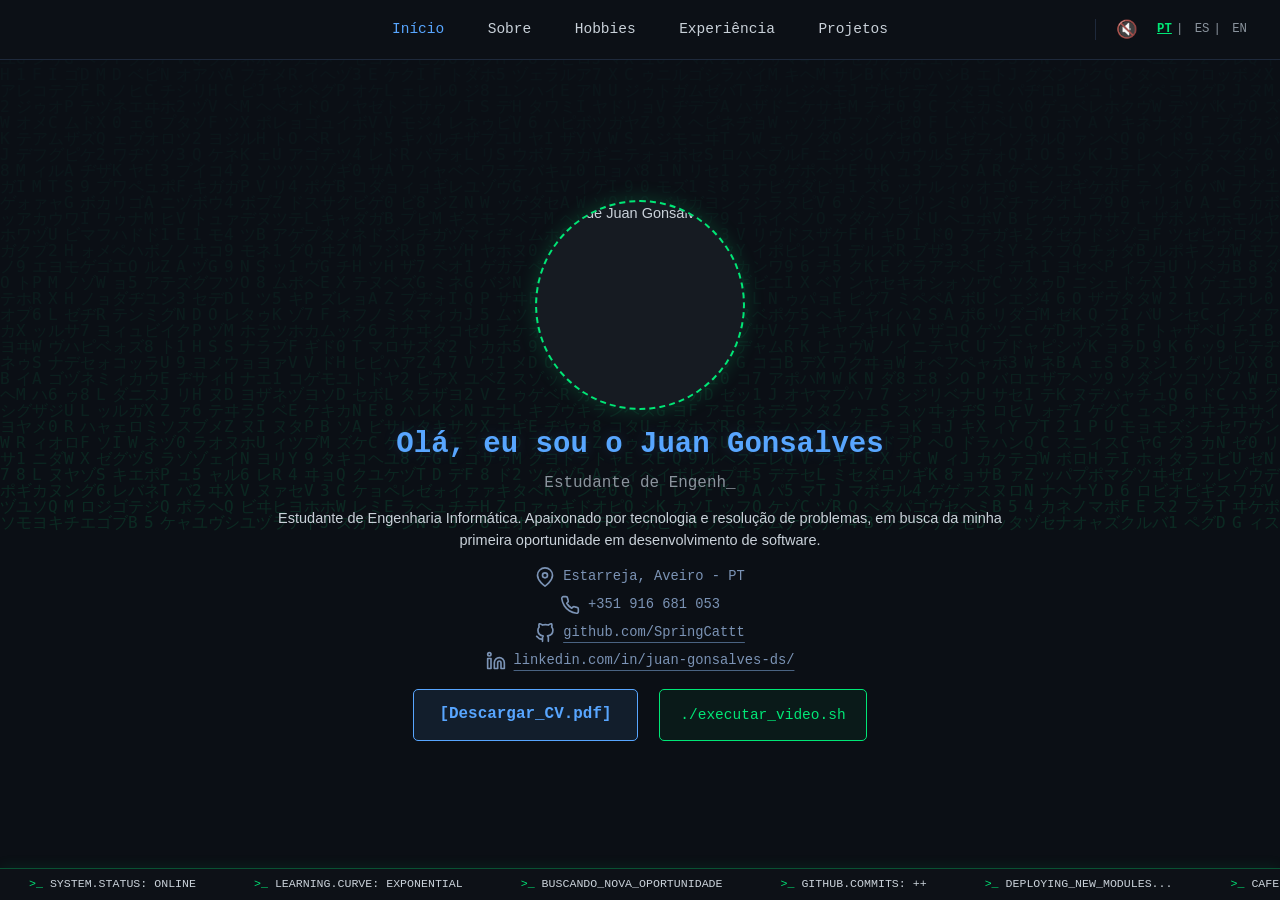
==== commit 2b920d47: "jpeg, jpg and png" ====
--- a/index.html
+++ b/index.html
@@ -221,7 +221,7 @@
                 <div class="hobby-header"><h3><span class="hobby-emoji">🎌</span> [anime] & [manga]</h3></div>
                 <p class="hobby-text" data-pt="Gosto bastante de acompanhar anime e ler manga. Aprecio a arte visual japonesa e é uma ótima forma de entretenimento para relaxar." data-es="Me gusta mucho seguir anime y leer manga. Aprecio el arte visual japonés y es una gran forma de entretenimiento para relajarme." data-en="I really enjoy watching anime and reading manga. I appreciate Japanese visual art, and it's a great form of entertainment to relax.">Gosto bastante de acompanhar anime e ler manga. Aprecio a arte visual japonesa e é uma ótima forma de entretenimento para relaxar.</p>
                 <div class="hobby-images">
-                    <img src="imagens/anime_4.JPEG" alt="Anime"> <img src="imagens/anime_6.JPEG" alt="Anime"> <img src="imagens/anime_5.JPEG" alt="Anime">
+                    <img src="imagens/anime_4.jpeg" alt="Anime"> <img src="imagens/anime_6.jpeg" alt="Anime"> <img src="imagens/anime_5.jpeg" alt="Anime">
                 </div>
             </div>
 
@@ -229,7 +229,7 @@
                 <div class="hobby-header"><h3><span class="hobby-emoji">💻</span> [<span data-pt="tecnologia" data-es="tecnología" data-en="technology">tecnologia</span>]</h3></div>
                 <p class="hobby-text" data-pt="Tenho um interesse genuíno por computadores e software. Gosto de explorar ferramentas novas e perceber como as coisas são montadas por trás dos bastidores." data-es="Tengo un interés genuino por los ordenadores y el software. Me gusta explorar herramientas nuevas y entender cómo se montan las cosas entre bastidores." data-en="I have a genuine interest in computers and software. I like exploring new tools and understanding how things are built behind the scenes.">Tenho um interesse genuíno por computadores e software. Gosto de explorar ferramentas novas e perceber como as coisas são montadas por trás dos bastidores.</p>
                 <div class="hobby-images">
-                    <img src="imagens/tecno_1.JPEG" alt="Tech"> <img src="imagens/tecno_2.JPG" alt="Tech"> <img src="imagens/tecno_4.JPG" alt="Tech">
+                    <img src="imagens/tecno_1.jpeg" alt="Tech"> <img src="imagens/tecno_2.JPG" alt="Tech"> <img src="imagens/tecno_4.JPG" alt="Tech">
                 </div>
             </div>
 
@@ -237,7 +237,7 @@
                 <div class="hobby-header"><h3><span class="hobby-emoji">🏍️</span> [sportbikes] -> Yamaha R6 2000</h3></div>
                 <p class="hobby-text" data-pt="Sempre tive um grande fascínio por motas. Gosto imenso da sensação de liberdade e de conduzir. A minha companheira atual é uma Yamaha R6 do 2000, com a qual também aprendo bastante sobre mecânica." data-es="Siempre he tenido una gran fascinación por las motos. Me encanta la sensación de libertad y de conducir. Mi compañera actual es una Yamaha R6 del 2000, con la cual también aprendo bastante sobre mecánica." data-en="I've always been fascinated by motorcycles. I love the feeling of freedom and riding. My current companion is a 2000 Yamaha R6, which also helps me learn a lot about mechanics.">Sempre tive um grande fascínio por motas. Gosto imenso da sensação de liberdade e de conduzir. A minha companheira atual é uma Yamaha R6 do 2000, com a qual também aprendo bastante sobre mecânica.</p>
                 <div class="hobby-images r6-gallery">
-                    <img src="imagens/r6_1.JPG" alt="Yamaha R6"> <img src="imagens/r6_2.JPG" alt="Yamaha R6"> <img src="imagens/r6_4.JPG" alt="Yamaha R6">
+                    <img src="imagens/r6_1.JPG" alt="Yamaha R6"> <img src="imagens/r6_2.JPG" alt="Yamaha R6"> <img src="imagens/r6_4.jpg" alt="Yamaha R6">
                 </div>
             </div>
 
@@ -245,7 +245,7 @@
                 <div class="hobby-header"><h3><span class="hobby-emoji">🐈‍⬛</span> Meet Sasha 🐾</h3></div>
                 <p class="hobby-text" data-pt="Esta é a Sasha, a minha gata e a verdadeira dona da casa. Passa a maior parte do tempo a dormir por perto enquanto estou no computador." data-es="Esta es Sasha, mi gata y la verdadera dueña de la casa. Pasa la mayor parte del tiempo durmiendo cerca mientras estoy en el ordenador." data-en="This is Sasha, my cat and the real boss of the house. She spends most of her time sleeping nearby while I'm on the computer.">Esta é a Sasha, a minha gata e a verdadeira dona da casa. Passa a maior parte do tempo a dormir por perto enquanto estou no computador.</p>
                 <div class="hobby-images cat-gallery">
-                    <img src="imagens/sasha_1.JPG" alt="Sasha"> <img src="imagens/sasha_4.JPEG" alt="Sasha"> <img src="imagens/sasha_5.JPG" alt="Sasha">
+                    <img src="imagens/sasha_1.jpg" alt="Sasha"> <img src="imagens/sasha_4.jpeg" alt="Sasha"> <img src="imagens/sasha_5.JPG" alt="Sasha">
                 </div>
             </div>
 
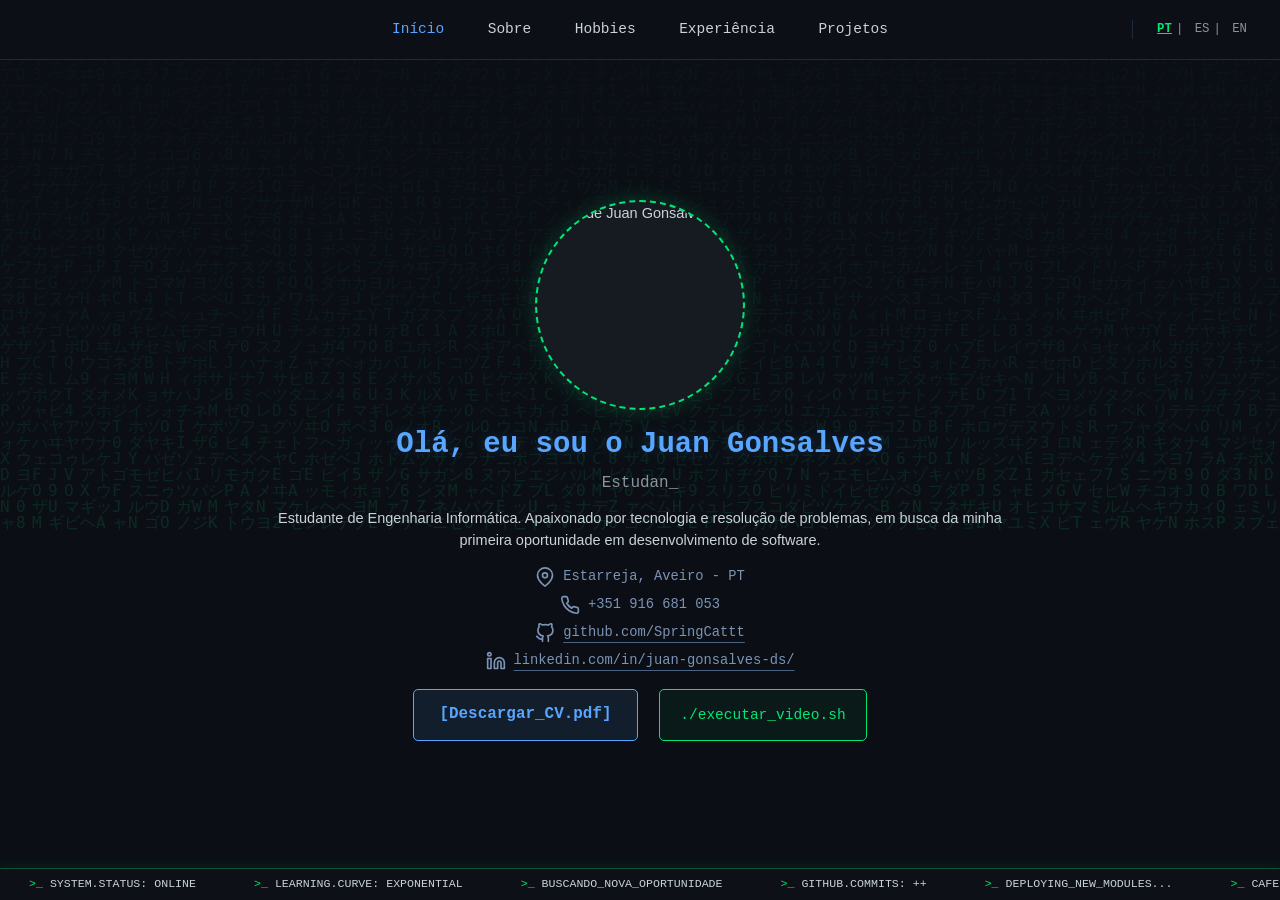
==== commit 643d9060: "audio gone" ====
--- a/index.html
+++ b/index.html
@@ -24,7 +24,6 @@
         </ul>
         
         <div class="nav-controls">
-                <button id="soundToggle" class="control-btn" title="Activar/Desactivar sonido">🔇</button>
                 <div class="lang-selector">
                 <span class="lang-btn active" data-lang="pt">PT</span>|
                 <span class="lang-btn" data-lang="es">ES</span>|
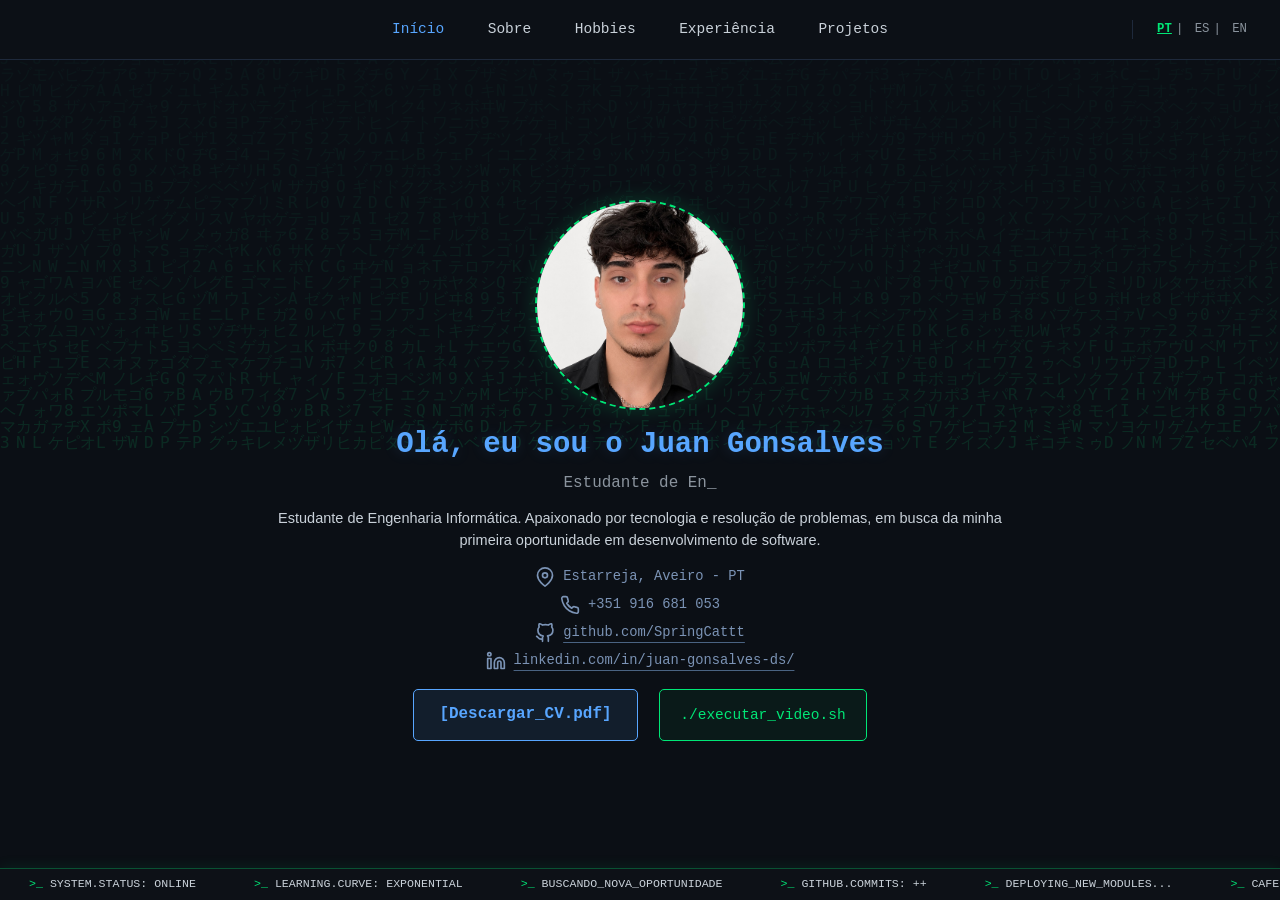
==== commit bf677853: "1 jpg missed" ====
--- a/index.html
+++ b/index.html
@@ -35,7 +35,7 @@
 
     <section id="inicio" class="page-section active">
         <div class="profile-img-placeholder glow-effect" id="profileImg" onclick="openBioModal()">
-            <img src="imagens/unnamed.JPG" alt="Foto de Juan Gonsalves">
+            <img src="imagens/unnamed.jpg" alt="Foto de Juan Gonsalves">
         </div>
         
         <h1 data-pt="Olá, eu sou o Juan Gonsalves" data-es="Hola, soy Juan Gonsalves" data-en="Hello, I'm Juan Gonsalves">Olá, eu sou o Juan Gonsalves</h1>
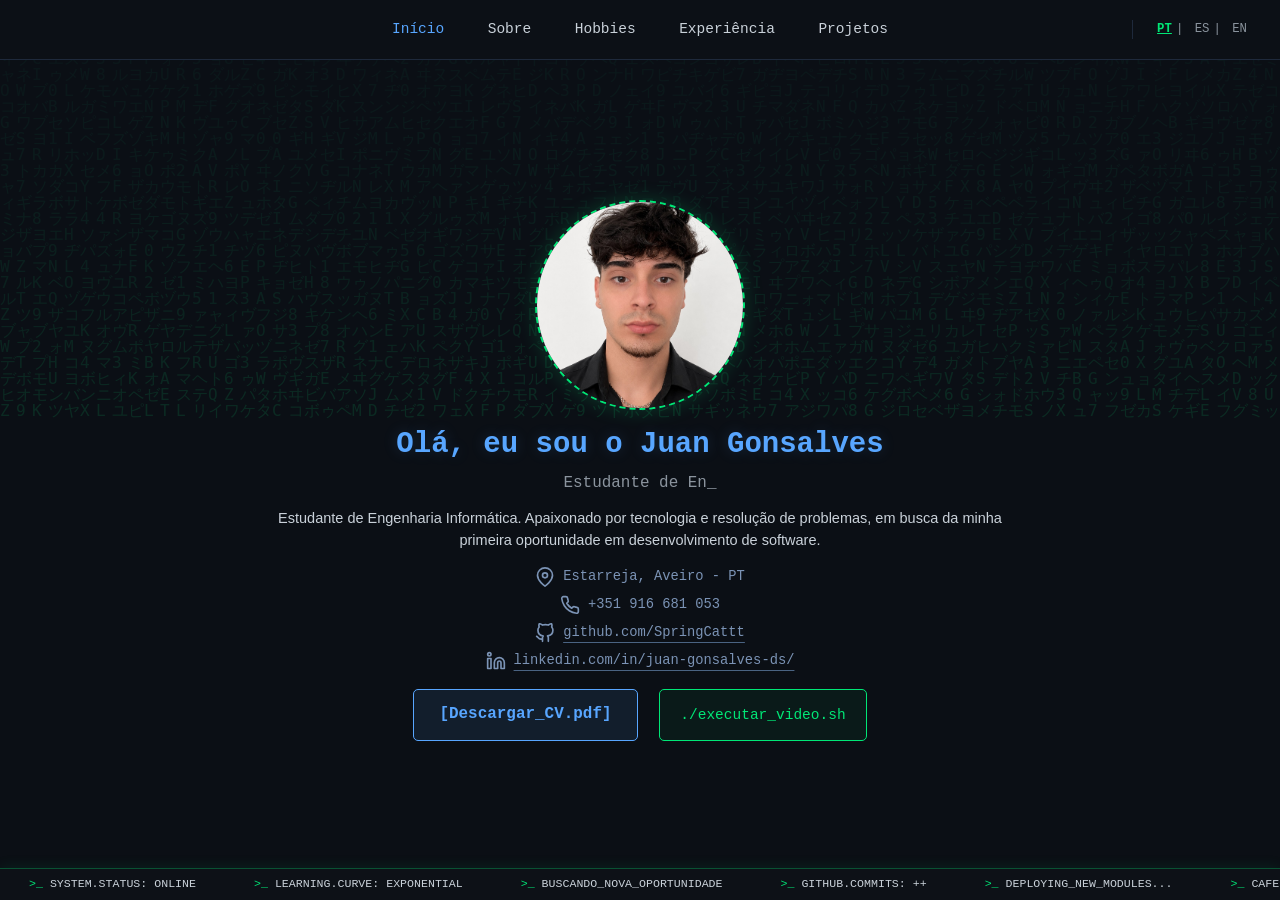
==== commit 9874cf86: "another jpg missed" ====
--- a/index.html
+++ b/index.html
@@ -496,7 +496,7 @@
     <div id="bioModal" class="modal" onclick="if(event.target == this) closeBioModal()">
         <div class="modal-content animate-pop" style="max-width: 550px;">
             <span class="close-btn" onclick="closeBioModal()">&times;</span>
-            <img src="imagens/unnamed.JPG" alt="Foto de Juan Gonsalves">
+            <img src="imagens/unnamed.jpg" alt="Foto de Juan Gonsalves">
             <h2 style="color: var(--accent-color); margin-bottom: 1rem;">who_is_juan.sh</h2>
             <p id="bio-text" style="text-align: justify; text-align-last: center; color: var(--text-primary); font-size: 0.95rem; min-height: 120px; margin: 0 auto;"></p>
         </div>
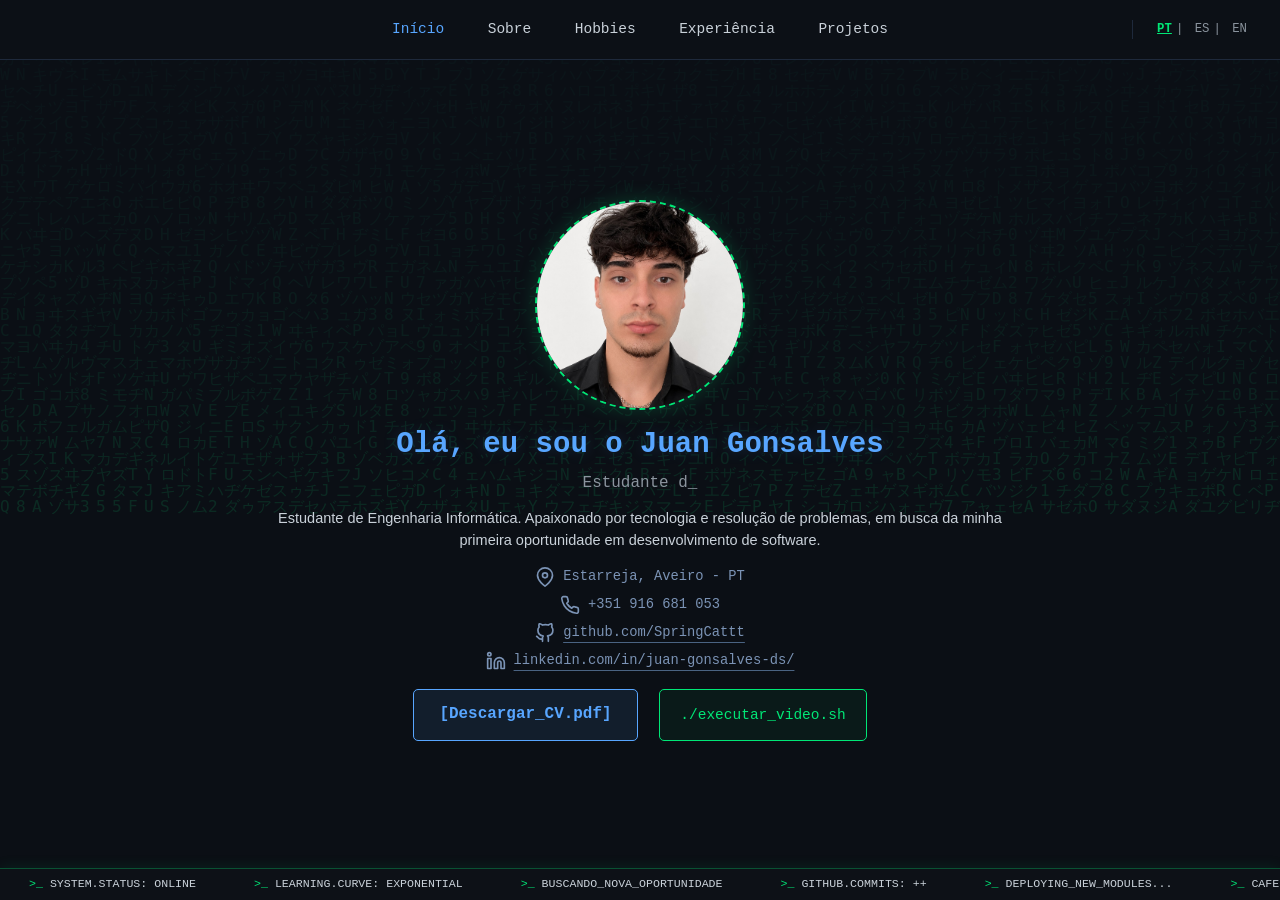
==== commit d87f381c: "traduçao" ====
--- a/index.html
+++ b/index.html
@@ -131,7 +131,7 @@
 
             <div class="terminal-card fade-up">
                 <h3 style="display: flex; align-items: center; margin-bottom: 1rem; border-bottom: 1px solid var(--border-color); padding-bottom: 0.5rem; color: #fff;">
-                    <span style="color: var(--accent-green); margin-right: 8px;">~/</span>soft_skills
+                    <span style="color: var(--accent-green); margin-right: 8px;">~/</span>competências_transversais
                 </h3>
                 <div class="tech-list">
                     <span class="tech-item" data-pt="Resolução de Problemas (Debugging eficiente)" data-es="Resolución de Problemas (Debugging eficiente)" data-en="Problem Solving (Efficient Debugging)">Resolução de Problemas (Debugging eficiente)</span>
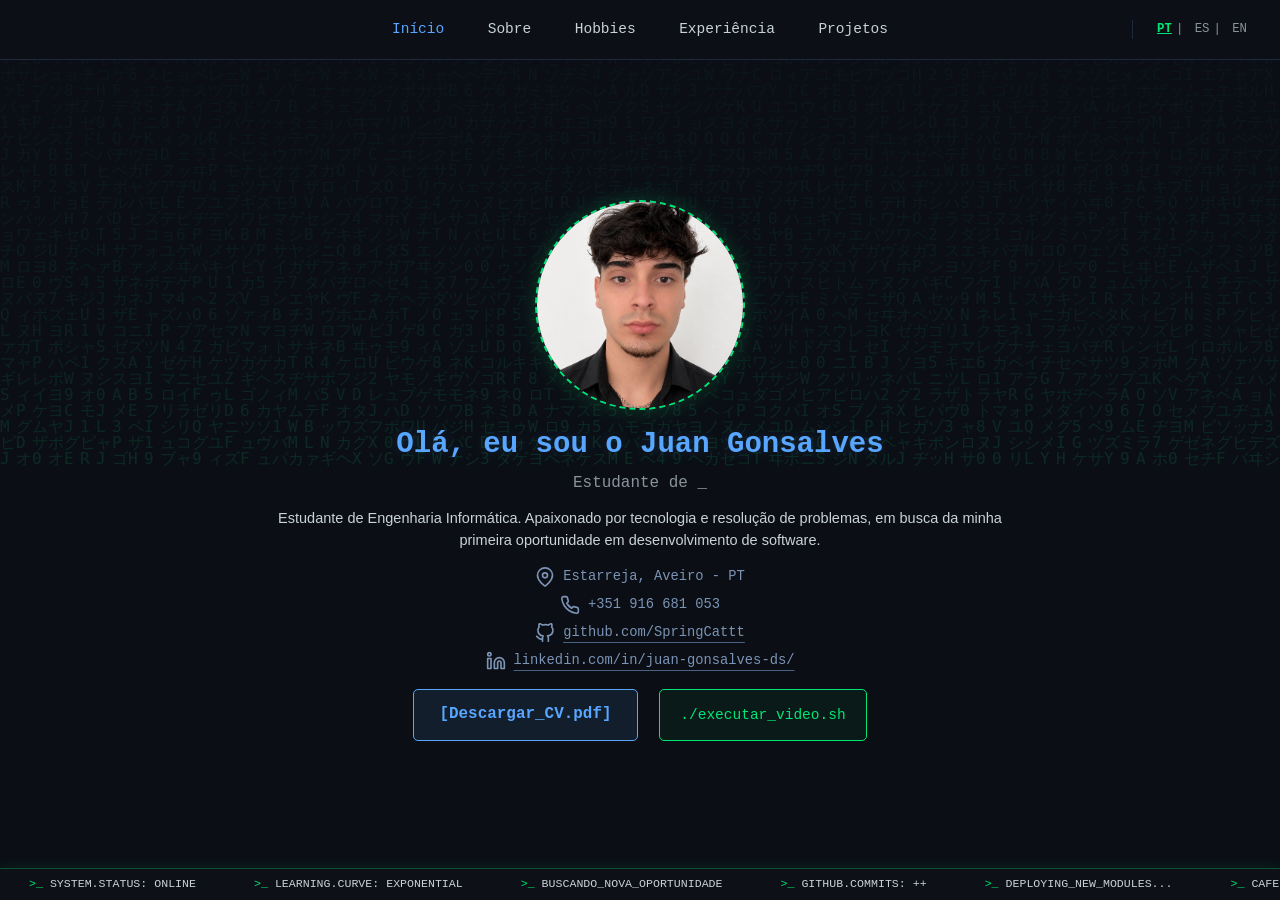
==== commit d68c2120: "erro de video corrigido" ====
--- a/index.html
+++ b/index.html
@@ -483,16 +483,15 @@
             </div>
     </section>
 
-    <div id="videoModal" class="modal">
-        <div class="modal-content animate-pop">
-            <span class="close-btn" id="closeVideoBtn">&times;</span>
-            <video id="myVideo" controls>
-                <source src="video_cv.mp4" type="video/mp4">
-                O teu browser não suporta a tag de vídeo.
-            </video>
-        </div>
+    <div id="videoModal">
+    <div class="modal-content">
+        <span class="close-modal" id="closeVideo">&times;</span>
+        <div class="video-container">
+        <iframe src="https://www.youtube.com/embed/hV7Vmuc2fnU" allowfullscreen></iframe>        
     </div>
-
+    </div>
+</div>
+ 
     <div id="bioModal" class="modal" onclick="if(event.target == this) closeBioModal()">
         <div class="modal-content animate-pop" style="max-width: 550px;">
             <span class="close-btn" onclick="closeBioModal()">&times;</span>
--- a/style.css
+++ b/style.css
@@ -465,6 +465,103 @@
 .achiev-text p { color: #aaa; margin: 0; font-family: var(--font-main); font-size: 0.85rem; }
 
 /* ========================================== */
+/* POPUP DEL VIDEO (MODAL)                    */
+/* ========================================== */
+#videoModal {
+    display: none; 
+    position: fixed;
+    top: 0;
+    left: 0;
+    width: 100vw;
+    height: 100vh;
+    background-color: rgba(0, 0, 0, 0.85);
+    z-index: 9999; 
+    justify-content: center;
+    align-items: center;
+    backdrop-filter: blur(5px); 
+}
+
+#videoModal .modal-content {
+    position: relative;
+    width: 90%;
+    max-width: 800px;
+    background: var(--surface-color);
+    border: 1px solid var(--accent-color);
+    border-radius: 10px;
+    padding: 20px;
+    box-shadow: 0 0 20px var(--accent-glow);
+}
+
+/* El botón de la 'X' para cerrar - AHORA OCULTO */
+.close-modal {
+    display: none; /* Esto oculta la X */
+    position: absolute;
+    top: -10px;
+    right: 0px;
+    color: var(--text-primary);
+    font-size: 28px;
+    font-weight: bold;
+    cursor: pointer;
+    transition: color 0.3s ease;
+    z-index: 10;
+}
+
+.close-modal:hover {
+    color: var(--accent-color);
+}
+
+.video-container {
+    position: relative;
+    padding-bottom: 56.25%; 
+    height: 0;
+    overflow: hidden;
+    border-radius: 8px;
+    margin-top: 15px;
+}
+
+.video-container iframe, 
+.video-container video {
+    position: absolute;
+    top: 0;
+    left: 0;
+    width: 100%;
+    height: 100%;
+    border: none;
+}
+
+/* ========================================== */
+/* MEDIA QUERIES (RESPONSIVO)                 */
+/* ========================================== */
+@media (max-width: 900px) {
+    .sobre-grid { grid-template-columns: 1fr; }
+    .nav-links { gap: 1rem; font-size: 0.85rem; flex-wrap: wrap; justify-content: center;}
+    .nav-controls { border-left: none; padding-left: 0; border-top: 1px solid var(--border-color); padding-top: 10px; width: 100%; justify-content: center;}
+    nav { padding: 0.8rem 0; }
+    #inicio { padding-top: 120px; } 
+    .exp-images, .hobby-images { grid-template-columns: 1fr; }
+    
+    #consoleForm input:focus, #consoleForm textarea:focus {
+        border-color: var(--accent-color) !important;
+        box-shadow: 0 0 10px rgba(88, 166, 255, 0.2);
+    }
+
+    #cancelConsoleForm:hover {
+        background-color: rgba(255, 85, 85, 0.1) !important;
+        box-shadow: 0 0 15px rgba(255, 85, 85, 0.4) !important;
+        transform: scale(1.05);
+    }
+
+    @keyframes blink {
+        0%, 100% { opacity: 1; }
+        50% { opacity: 0; }
+    }
+
+    .terminal-cursor { 
+        animation: blink 1s step-end infinite; 
+    }
+}
+
+/* ========================================== */
 /* MEDIA QUERIES (RESPONSIVO)                 */
 /* ========================================== */
 @media (max-width: 900px) {
@@ -474,10 +571,7 @@
     nav { padding: 0.8rem 0; }
     #inicio { padding-top: 120px; } /* Más espacio para la navbar expandida */
     .exp-images, .hobby-images { grid-template-columns: 1fr; }
-    #videoModal { backdrop-filter: none !important; background-color: rgba(0, 0, 0, 0.98) !important; }
-    #videoModal .modal-content { box-shadow: none !important; border: none !important; background-color: transparent !important; }
-}
-
+}
 /* ========================================== */
 /* FORMULARIO DE CONTACTO EN TERMINAL         */
 /* ========================================== */
@@ -499,4 +593,4 @@
 
 .terminal-cursor { 
     animation: blink 1s step-end infinite; 
-}+}
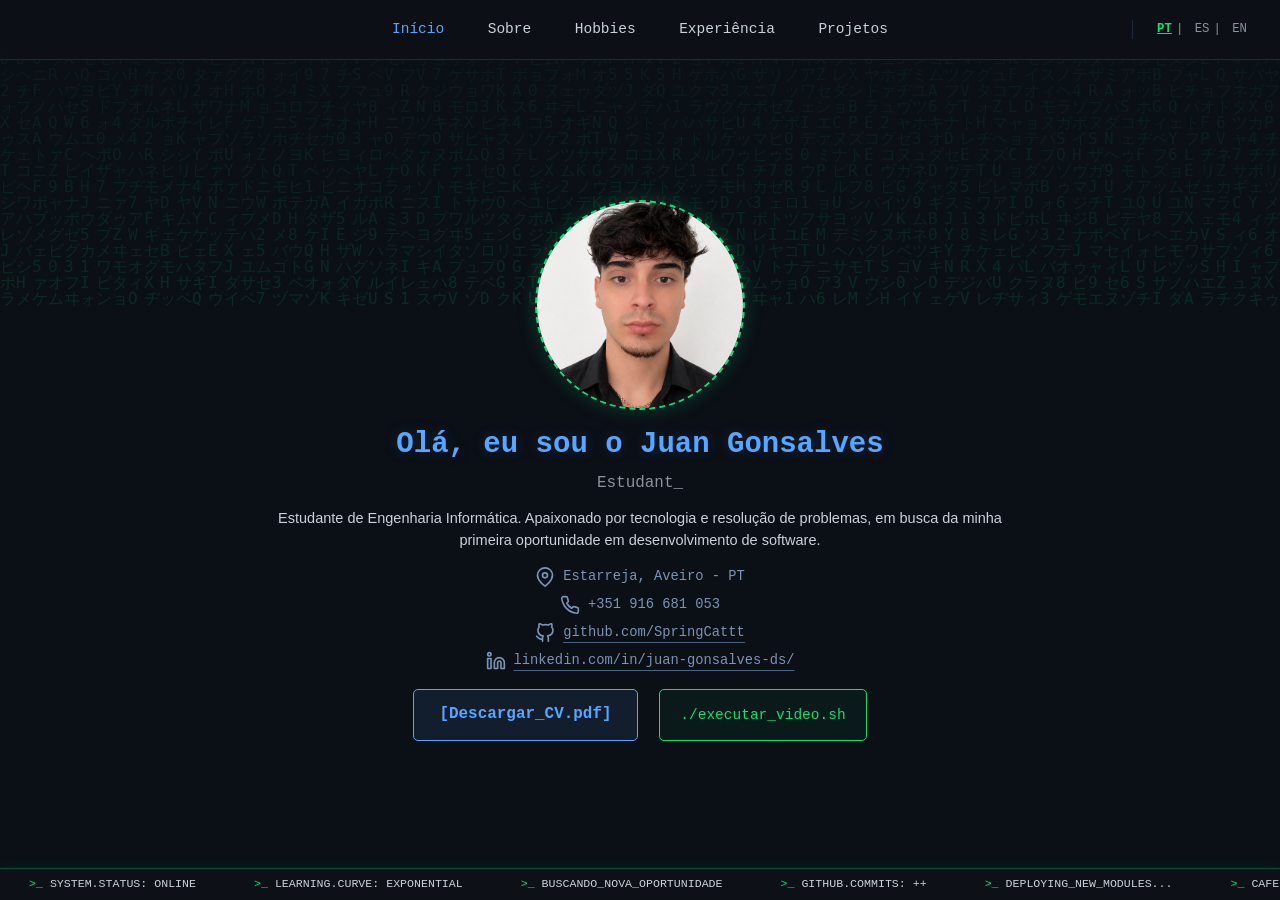
==== commit 09d99032: "final" ====
--- a/index.html
+++ b/index.html
@@ -131,7 +131,7 @@
 
             <div class="terminal-card fade-up">
                 <h3 style="display: flex; align-items: center; margin-bottom: 1rem; border-bottom: 1px solid var(--border-color); padding-bottom: 0.5rem; color: #fff;">
-                    <span style="color: var(--accent-green); margin-right: 8px;">~/</span>competências_transversais
+                    <span style="color: var(--accent-green); margin-right: 8px;">~/</span><span data-pt="competências_transversais" data-es="competencias_transversales" data-en="soft_skills">competências_transversais</span>
                 </h3>
                 <div class="tech-list">
                     <span class="tech-item" data-pt="Resolução de Problemas (Debugging eficiente)" data-es="Resolución de Problemas (Debugging eficiente)" data-en="Problem Solving (Efficient Debugging)">Resolução de Problemas (Debugging eficiente)</span>
